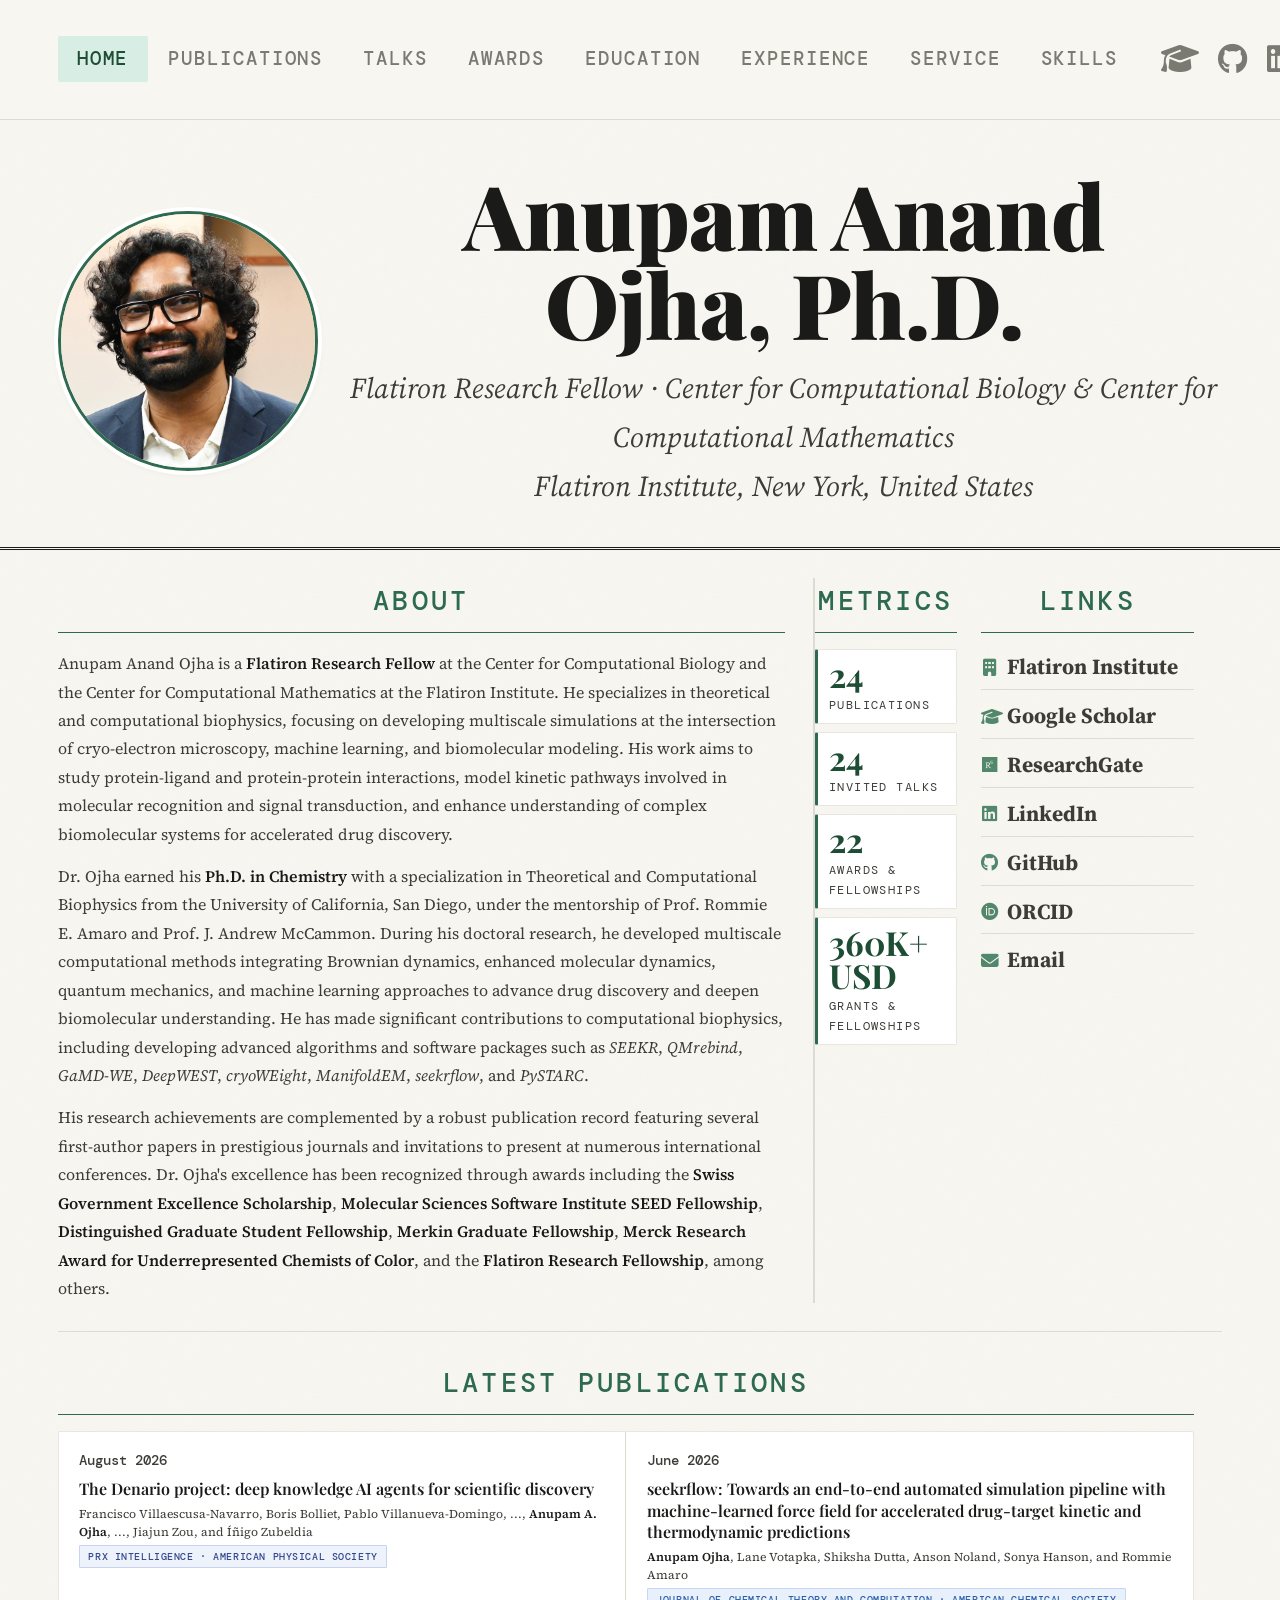
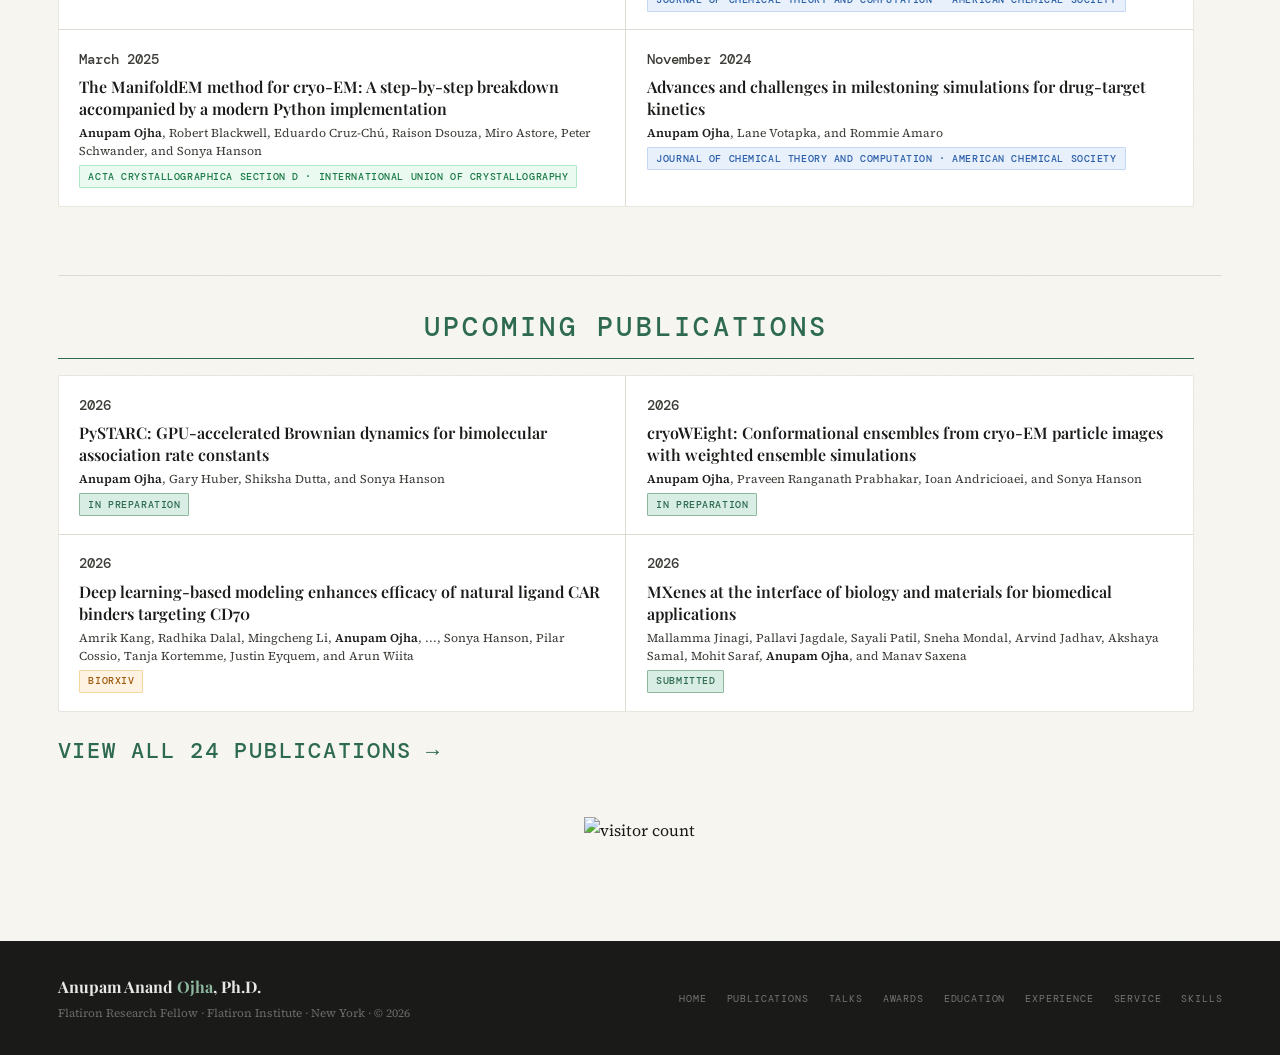
==== index.html @ 0a94b496 "Add Denario to homepage latest publications" ====
<!DOCTYPE html>
<html lang="en">
<head>
  <meta charset="UTF-8"/>
  <meta name="viewport" content="width=device-width,initial-scale=1.0"/>
  <title>Anupam Anand Ojha, Ph.D.</title>
  <meta name="description" content="Flatiron Research Fellow. Multiscale simulations, cryo-EM, machine learning, and drug discovery."/>
  <link rel="stylesheet" href="style.css"/>
  <link rel="stylesheet" href="https://cdnjs.cloudflare.com/ajax/libs/font-awesome/6.5.1/css/all.min.css"/>
  <style>
    .home-grid{
      display:grid;
      grid-template-columns:65fr 35fr;
      gap:0;
      padding:28px 0 0;
    }
    .home-col{padding:0 28px 0 0}
    .home-col:first-child{border-right:2px solid var(--paper-border)}
    .home-col:last-child{}
    .home-pubs{
      padding:28px 28px 40px 0;
      border-top:1px solid var(--paper-border);
      margin-top:28px;
    }
    .pubs-grid{
      display:grid;
      grid-template-columns:repeat(2,1fr);
      gap:1px;
      background:var(--paper-border);
      border:1px solid var(--card-border);
      border-radius:var(--r);
      overflow:hidden;
      margin-top:1rem;
    }
    .home-pub-card{
      background:var(--card);
      padding:1.1rem 1.3rem;
      transition:background .15s;
    }
    .home-pub-card:hover{background:var(--sage-ultra)}
    .home-pub-num{font-family:'DM Mono',monospace;font-size:.85rem;color:var(--ink-mid);margin-bottom:.35rem;font-weight:500}
    .home-pub-title{font-family:'Playfair Display',serif;font-size:1rem;font-weight:600;color:var(--ink);line-height:1.35;margin-bottom:.3rem}
    .home-pub-authors{font-size:.75rem;color:var(--ink-mid);margin-bottom:.3rem;line-height:1.5}
    .home-pub-authors strong{color:var(--ink);font-weight:600}
    @media(max-width:900px){
      .home-grid{grid-template-columns:1fr}
      .home-col:first-child{border-right:none;padding:0;border-bottom:1px solid var(--paper-border);padding-bottom:2rem}
      .home-col:last-child{padding:2rem 0 0}
      .pubs-grid{grid-template-columns:1fr}
    }

    /* Metrics: smaller numbers, bigger and darker labels */
    .stat-num {
      font-size: 2.08rem !important;
    }
    .stat-label {
      font-size: 0.74rem !important;
      color: var(--ink-mid) !important;
    }

    /* Profile photo to the left of name in masthead */
    .masthead-hero {
      display: flex;
      align-items: center;
      gap: 1.75rem;
      margin-top: 0.5rem;
      padding-bottom: 1.75rem;
    }
    .masthead-photo {
      flex: 0 0 260px;
      width: 260px;
      height: 260px;
      border-radius: 50%;
      object-fit: cover;
      border: 3px solid var(--forest-mid);
      box-shadow: 0 0 0 4px var(--paper-bg, #fff), 0 2px 8px rgba(0,0,0,0.08);
    }
    .masthead-text {
      flex: 1 1 auto;
      min-width: 0;
    }
    .masthead-text .masthead-name {
      margin-top: 0;
    }
    @media(max-width:768px){
      .masthead-hero {
        flex-direction: column;
        align-items: center;
        text-align: center;
        gap: 1rem;
      }
      .masthead-photo {
        flex: 0 0 150px;
        width: 150px;
        height: 150px;
      }
      .masthead-text .masthead-name {
        font-size: 1.8rem !important;
        line-height: 1.15;
      }
      .masthead-tagline {
        font-size: 0.95rem !important;
        line-height: 1.5;
      }
      .masthead-tagline br {
        display: none;
      }
    }

    /* Visitor counter — centered above footer */
    .visitor-counter {
      text-align: center;
      padding: 0.5rem 0 0;
    }
    .visitor-counter img {
      display: inline-block;
      vertical-align: middle;
      height: 2.8rem;
    }
  </style>
</head>
<body>

<!-- NAV -->
<nav class="nav">
  <div class="nav-inner">
    <ul class="nav-links">
      <li><a class="nav-link active" href="index.html">Home</a></li>
      <li><a class="nav-link" href="publications.html">Publications</a></li>
      <li><a class="nav-link" href="talks.html">Talks</a></li>
      <li><a class="nav-link" href="awards.html">Awards</a></li>
      <li><a class="nav-link" href="education.html">Education</a></li>
      <li><a class="nav-link" href="experience.html">Experience</a></li>
      <li><a class="nav-link" href="service.html">Service</a></li>
      <li><a class="nav-link" href="skills.html">Skills</a></li>
    </ul>
    <div class="nav-social">
      <a href="https://scholar.google.com/citations?user=BQ0WKs8AAAAJ" target="_blank" title="Google Scholar"><i class="fas fa-graduation-cap"></i></a>
      <a href="https://github.com/anandojha" target="_blank" title="GitHub"><i class="fab fa-github"></i></a>
      <a href="https://www.linkedin.com/in/aaojha" target="_blank" title="LinkedIn"><i class="fab fa-linkedin"></i></a>
      <a href="https://orcid.org/0000-0001-6588-3092" target="_blank" title="ORCID"><i class="fab fa-orcid"></i></a>
      <a href="mailto:anandojha.002@gmail.com" title="Email"><i class="fas fa-envelope"></i></a>
    </div>
    <button class="nav-toggle" aria-label="menu"><span></span><span></span><span></span></button>
  </div>
</nav>
<div class="nav-mobile">
  <a class="nav-link active" href="index.html">Home</a>
  <a class="nav-link" href="publications.html">Publications</a>
  <a class="nav-link" href="talks.html">Talks</a>
  <a class="nav-link" href="awards.html">Awards</a>
  <a class="nav-link" href="education.html">Education</a>
  <a class="nav-link" href="experience.html">Experience</a>
  <a class="nav-link" href="service.html">Service</a>
  <a class="nav-link" href="skills.html">Skills</a>
</div>

<!-- MASTHEAD -->
<div class="masthead">
  <div class="container">
    <div class="masthead-top">
      <span class="masthead-vol">Flatiron Institute · Simons Foundation · New York</span>
      <span class="masthead-date" id="masthead-date"></span>
    </div>
    <div class="masthead-hero">
      <img class="masthead-photo" src="images/aaojha.jpg" alt="Anupam Anand Ojha"/>
      <div class="masthead-text">
        <div class="masthead-name">Anupam Anand Ojha, Ph.D.</div>
        <div class="masthead-tagline">
          Flatiron Research Fellow · Center for Computational Biology &amp; Center for Computational Mathematics<br>
          Flatiron Institute, New York, United States
        </div>
      </div>
    </div>
  </div>
</div>

<!-- TWO-COLUMN GRID -->
<div class="container">
  <div class="home-grid">

    <!-- LEFT: About -->
    <div class="home-col">
      <div class="mag-col-label">About</div>
      <div class="about-bio">
        <p>Anupam Anand Ojha is a <strong>Flatiron Research Fellow</strong> at the Center for Computational Biology and the Center for Computational Mathematics at the Flatiron Institute. He specializes in theoretical and computational biophysics, focusing on developing multiscale simulations at the intersection of cryo-electron microscopy, machine learning, and biomolecular modeling. His work aims to study protein-ligand and protein-protein interactions, model kinetic pathways involved in molecular recognition and signal transduction, and enhance understanding of complex biomolecular systems for accelerated drug discovery.</p>
        <p>Dr. Ojha earned his <strong>Ph.D. in Chemistry</strong> with a specialization in Theoretical and Computational Biophysics from the University of California, San Diego, under the mentorship of Prof. Rommie E. Amaro and Prof. J. Andrew McCammon. During his doctoral research, he developed multiscale computational methods integrating Brownian dynamics, enhanced molecular dynamics, quantum mechanics, and machine learning approaches to advance drug discovery and deepen biomolecular understanding. He has made significant contributions to computational biophysics, including developing advanced algorithms and software packages such as <em>SEEKR</em>, <em>QMrebind</em>, <em>GaMD-WE</em>, <em>DeepWEST</em>, <em>cryoWEight</em>, <em>ManifoldEM</em>, <em>seekrflow</em>, and <em>PySTARC</em>.</p>
        <p>His research achievements are complemented by a robust publication record featuring several first-author papers in prestigious journals and invitations to present at numerous international conferences. Dr. Ojha's excellence has been recognized through awards including the <strong>Swiss Government Excellence Scholarship</strong>, <strong>Molecular Sciences Software Institute SEED Fellowship</strong>, <strong>Distinguished Graduate Student Fellowship</strong>, <strong>Merkin Graduate Fellowship</strong>, <strong>Merck Research Award for Underrepresented Chemists of Color</strong>, and the <strong>Flatiron Research Fellowship</strong>, among others.</p>
      </div>
    </div>

    <!-- RIGHT: At a Glance + Links side by side -->
    <div class="home-col">
      <div style="display:grid;grid-template-columns:2fr 3fr;gap:1.5rem;align-items:stretch">
        <div>
          <div class="mag-col-label">Metrics</div>
          <div class="stat-stack" style="gap:.5rem">
            <div class="stat-item">
              <div class="stat-num" data-target="24">0</div>
              <div class="stat-label">Publications</div>
            </div>
            <div class="stat-item">
              <div class="stat-num" data-target="24">0</div>
              <div class="stat-label">Invited Talks</div>
            </div>
            <div class="stat-item">
              <div class="stat-num" data-target="22">0</div>
              <div class="stat-label">Awards &amp; Fellowships</div>
            </div>
            <div class="stat-item">
              <div class="stat-num" data-target="450" data-suffix="K+ USD">0</div>
              <div class="stat-label">Grants &amp; Fellowships</div>
            </div>
          </div>
        </div>
        <div>
          <div class="mag-col-label">Links</div>
          <div class="about-links" style="margin-top:0;display:flex;flex-direction:column;gap:.5rem">
            <a class="about-link" href="https://www.simonsfoundation.org/people/anupam-anand-ojha/" target="_blank" style="padding-bottom:.2rem">
              <i class="fas fa-building"></i> <strong>Flatiron Institute</strong>
            </a>
            <a class="about-link" href="https://scholar.google.com/citations?user=BQ0WKs8AAAAJ" target="_blank" style="padding-bottom:.2rem">
              <i class="fas fa-graduation-cap"></i> <strong>Google Scholar</strong>
            </a>
            <a class="about-link" href="https://www.researchgate.net/profile/A-Anand-Ojha" target="_blank" style="padding-bottom:.2rem">
              <i class="fab fa-researchgate"></i> <strong>ResearchGate</strong>
            </a>
            <a class="about-link" href="https://www.linkedin.com/in/aaojha" target="_blank" style="padding-bottom:.2rem">
              <i class="fab fa-linkedin"></i> <strong>LinkedIn</strong>
            </a>
            <a class="about-link" href="https://github.com/anandojha" target="_blank" style="padding-bottom:.2rem">
              <i class="fab fa-github"></i> <strong>GitHub</strong>
            </a>
            <a class="about-link" href="https://orcid.org/0000-0001-6588-3092" target="_blank" style="padding-bottom:.2rem">
              <i class="fab fa-orcid"></i> <strong>ORCID</strong>
            </a>
            <a class="about-link" href="mailto:anandojha.002@gmail.com" style="padding-bottom:.2rem">
              <i class="fas fa-envelope"></i> <strong>Email</strong>
            </a>
          </div>
        </div>
      </div>
    </div>
    </div>

  <!-- LATEST PUBLICATIONS — full width below -->
  <div class="home-pubs">
    <div class="mag-col-label">Latest Publications</div>
    <div class="pubs-grid">

      <div class="home-pub-card">
        <div class="home-pub-num">August 2026</div>
        <div class="home-pub-title"><a href="https://doi.org/10.1103/kk55-gc95" target="_blank" style="color:inherit;text-decoration:none;border-bottom:1px solid transparent;transition:border-color .15s" onmouseover="this.style.borderColor='var(--sage-light)'" onmouseout="this.style.borderColor='transparent'">The Denario project: deep knowledge AI agents for scientific discovery</a></div>
        <div class="home-pub-authors">Francisco Villaescusa-Navarro, Boris Bolliet, Pablo Villanueva-Domingo, ..., <strong>Anupam A. Ojha</strong>, ..., Jiajun Zou, and Íñigo Zubeldia</div>
        <div class="latest-pub-meta"><span class="pub-tag tag-aps">PRX Intelligence · American Physical Society</span></div>
      </div>

      <div class="home-pub-card">
        <div class="home-pub-num">June 2026</div>
        <div class="home-pub-title"><a href="https://doi.org/10.1021/acs.jctc.6c00659" target="_blank" style="color:inherit;text-decoration:none;border-bottom:1px solid transparent;transition:border-color .15s" onmouseover="this.style.borderColor='var(--sage-light)'" onmouseout="this.style.borderColor='transparent'">seekrflow: Towards an end-to-end automated simulation pipeline with machine-learned force field for accelerated drug-target kinetic and thermodynamic predictions</a></div>
        <div class="home-pub-authors"><strong>Anupam Ojha</strong>, Lane Votapka, Shiksha Dutta, Anson Noland, Sonya Hanson, and Rommie Amaro</div>
        <div class="latest-pub-meta"><span class="pub-tag tag-acs">Journal of Chemical Theory and Computation · American Chemical Society</span></div>
      </div>

      <div class="home-pub-card">
        <div class="home-pub-num">March 2025</div>
        <div class="home-pub-title"><a href="https://doi.org/10.1107/S2059798325001469" target="_blank" style="color:inherit;text-decoration:none;border-bottom:1px solid transparent;transition:border-color .15s" onmouseover="this.style.borderColor='var(--sage-light)'" onmouseout="this.style.borderColor='transparent'">The ManifoldEM method for cryo-EM: A step-by-step breakdown accompanied by a modern Python implementation</a></div>
        <div class="home-pub-authors"><strong>Anupam Ojha</strong>, Robert Blackwell, Eduardo Cruz-Chú, Raison Dsouza, Miro Astore, Peter Schwander, and Sonya Hanson</div>
        <div class="latest-pub-meta"><span class="pub-tag tag-iucr">Acta Crystallographica Section D · International Union of Crystallography</span></div>
      </div>

      <div class="home-pub-card">
        <div class="home-pub-num">November 2024</div>
        <div class="home-pub-title"><a href="https://doi.org/10.1021/acs.jctc.4c01108" target="_blank" style="color:inherit;text-decoration:none;border-bottom:1px solid transparent;transition:border-color .15s" onmouseover="this.style.borderColor='var(--sage-light)'" onmouseout="this.style.borderColor='transparent'">Advances and challenges in milestoning simulations for drug-target kinetics</a></div>
        <div class="home-pub-authors"><strong>Anupam Ojha</strong>, Lane Votapka, and Rommie Amaro</div>
        <div class="latest-pub-meta"><span class="pub-tag tag-acs">Journal of Chemical Theory and Computation · American Chemical Society</span></div>
      </div>

    </div>
  </div>

  <!-- UPCOMING PUBLICATIONS -->
  <div class="home-pubs">
    <div class="mag-col-label">Upcoming Publications</div>
    <div class="pubs-grid">

      <div class="home-pub-card">
        <div class="home-pub-num">2026</div>
        <div class="home-pub-title">PySTARC: GPU-accelerated Brownian dynamics for bimolecular association rate constants</div>
        <div class="home-pub-authors"><strong>Anupam Ojha</strong>, Gary Huber, Shiksha Dutta, and Sonya Hanson</div>
        <div class="latest-pub-meta"><span class="pub-tag tag-prep">In Preparation</span></div>
      </div>

      <div class="home-pub-card">
        <div class="home-pub-num">2026</div>
        <div class="home-pub-title">cryoWEight: Conformational ensembles from cryo-EM particle images with weighted ensemble simulations</div>
        <div class="home-pub-authors"><strong>Anupam Ojha</strong>, Praveen Ranganath Prabhakar, Ioan Andricioaei, and Sonya Hanson</div>
        <div class="latest-pub-meta"><span class="pub-tag tag-prep">In Preparation</span></div>
      </div>

      <div class="home-pub-card">
        <div class="home-pub-num">2026</div>
        <div class="home-pub-title">Deep learning-based modeling enhances efficacy of natural ligand CAR binders targeting CD70</div>
        <div class="home-pub-authors">Amrik Kang, Radhika Dalal, Mingcheng Li, <strong>Anupam Ojha</strong>, ..., Sonya Hanson, Pilar Cossio, Tanja Kortemme, Justin Eyquem, and Arun Wiita</div>
        <div class="latest-pub-meta"><span class="pub-tag tag-biorxiv">bioRxiv</span></div>
      </div>

      <div class="home-pub-card">
        <div class="home-pub-num">2026</div>
        <div class="home-pub-title">MXenes at the interface of biology and materials for biomedical applications</div>
        <div class="home-pub-authors">Mallamma Jinagi, Pallavi Jagdale, Sayali Patil, Sneha Mondal, Arvind Jadhav, Akshaya Samal, Mohit Saraf, <strong>Anupam Ojha</strong>, and Manav Saxena</div>
        <div class="latest-pub-meta"><span class="pub-tag tag-prep">Submitted</span></div>
      </div>

    </div>
    <a class="view-all" href="publications.html">View all 24 publications →</a>
  </div>

  <!-- VISITOR COUNTER -->
  <div class="visitor-counter">
    <img src="https://hits.sh/anandojha.github.io.svg?label=Visitors&style=for-the-badge&color=1a1a18&labelColor=2d6a4f" alt="visitor count"/>
  </div>

</div>

<!-- FOOTER -->
<footer class="footer">
  <div class="footer-inner">
    <div>
      <div class="footer-brand">Anupam Anand <em>Ojha</em>, Ph.D.</div>
      <div class="footer-sub">Flatiron Research Fellow · Flatiron Institute · New York · © 2026</div>
    </div>
    <nav class="footer-nav">
      <a href="index.html">Home</a>
      <a href="publications.html">Publications</a>
      <a href="talks.html">Talks</a>
      <a href="awards.html">Awards</a>
      <a href="education.html">Education</a>
      <a href="experience.html">Experience</a>
      <a href="service.html">Service</a>
      <a href="skills.html">Skills</a>
    </nav>
  </div>
</footer>

<script src="nav.js"></script>
</body>
</html>
---- style.css ----
@import url('https://fonts.googleapis.com/css2?family=Playfair+Display:ital,wght@0,400;0,600;0,700;0,900;1,400;1,600&family=Source+Serif+4:ital,opsz,wght@0,8..60,300;0,8..60,400;0,8..60,600;1,8..60,400&family=DM+Mono:wght@400;500&display=swap');
/* ═══ TOKENS ═══ */
:root {
  --paper:        #f7f6f1;
  --paper-dark:   #eeede6;
  --paper-border: #dddbd2;
  --ink:          #1a1a18;
  --ink-mid:      #3d3d38;
  --ink-light:    #7a7a72;
  --ink-faint:    #b0afa6;
  --forest:       #1e4d35;
  --forest-mid:   #2d6a4f;
  --sage:         #52876b;
  --sage-light:   #8db89e;
  --sage-pale:    #d8ede3;
  --sage-ultra:   #f0f7f3;
  --card:         #ffffff;
  --card-border:  #e8e6de;
  --shadow:       0 1px 3px rgba(30,77,53,.08), 0 4px 16px rgba(30,77,53,.05);
  --shadow-hover: 0 4px 12px rgba(30,77,53,.13), 0 8px 32px rgba(30,77,53,.08);
  --nav-h:        120px;
  --max-w:        96vw;
  --r:            2px;
}
/* ═══ RESET ═══ */
*,*::before,*::after{box-sizing:border-box;margin:0;padding:0}
html{scroll-behavior:smooth}
body{
  background: var(--paper);
  background-image:
    url("data:image/svg+xml,%3Csvg xmlns='http://www.w3.org/2000/svg' width='400' height='400'%3E%3Cfilter id='n'%3E%3CfeTurbulence type='fractalNoise' baseFrequency='0.75' numOctaves='4' stitchTiles='stitch'/%3E%3C/filter%3E%3Crect width='400' height='400' filter='url(%23n)' opacity='0.025'/%3E%3C/svg%3E");
  color: var(--ink);
  font-family: 'Source Serif 4', Georgia, serif;
  font-size: 16px;
  line-height: 1.7;
  -webkit-font-smoothing: antialiased;
}
a{color:var(--forest-mid);text-decoration:none;transition:color .18s}
a:hover{color:var(--forest)}
ul,ol{list-style:none}
img{max-width:100%;display:block}
/* ═══ LAYOUT ═══ */
.container{max-width:var(--max-w);margin:0 auto;padding:0 2rem}
.section{padding:64px 0;border-top:1px solid var(--paper-border)}
/* ═══ TYPOGRAPHY ═══ */
h1,h2,h3,h4{font-family:'Playfair Display',Georgia,serif;line-height:1.15;color:var(--ink)}
.slug {
  font-family:'DM Mono',monospace;
  font-size:.67rem;font-weight:500;letter-spacing:.14em;text-transform:uppercase;
  color:var(--forest-mid);display:inline-flex;align-items:center;gap:.5rem;
}
.slug::before{content:'';width:20px;height:1.5px;background:var(--forest-mid)}
.section-title{
  font-family:'Playfair Display',serif;
  font-size:2.2rem;font-weight:700;color:var(--ink);
  margin-bottom:1.5rem;
}
/* ═══ NAV ═══ */
.nav{
  position:fixed;top:0;left:0;right:0;z-index:100;
  height:var(--nav-h);
  background:rgba(247,246,241,.95);
  backdrop-filter:blur(12px);
  border-bottom:1.5px solid var(--paper-border);
}
.nav-inner{
  max-width:var(--max-w);margin:0 auto;padding:0 2rem;
  height:100%;display:flex;align-items:center;justify-content:space-between;
}
.nav-logo{
  font-family:'Playfair Display',serif;
  font-size:1.15rem;font-weight:700;color:var(--ink);letter-spacing:.02em;
}
.nav-logo em{color:var(--forest-mid);font-style:normal}
.nav-links{display:flex;align-items:center;gap:.1rem}
.nav-link{
  font-family:'DM Mono',monospace;
  font-size:1.19rem;font-weight:500;letter-spacing:.1em;text-transform:uppercase;
  color:var(--ink-light);padding:.65rem 1.2rem;border-radius:var(--r);
  transition:all .18s;
}
.nav-link:hover{color:var(--forest);background:var(--sage-ultra)}
.nav-link.active{color:var(--forest);background:var(--sage-pale)}
.nav-social{display:flex;align-items:center;gap:1.2rem;margin-left:1.5rem}
.nav-social a{color:var(--ink-light);font-size:1.9rem;transition:color .18s;display:flex;align-items:center}
.nav-social a:hover{color:var(--forest)}
.nav-toggle{display:none;flex-direction:column;gap:5px;cursor:pointer;background:none;border:none;padding:4px}
.nav-toggle span{display:block;width:22px;height:1.5px;background:var(--ink);transition:all .3s}
.nav-mobile{
  display:none;position:fixed;top:var(--nav-h);left:0;right:0;
  background:var(--paper);border-bottom:1.5px solid var(--paper-border);
  padding:1rem 2rem;flex-direction:column;gap:.15rem;z-index:99;
}
.nav-mobile.open{display:flex}
.nav-mobile .nav-link{padding:.65rem 0;border-bottom:1px solid var(--paper-border);font-size:.85rem}
/* ═══ MASTHEAD ═══ */
.masthead{
  padding: calc(var(--nav-h) + 36px) 0 0;
  border-bottom:3px double var(--ink);
  width:100vw;
  position:relative;
  left:50%;
  right:50%;
  margin-left:-50vw;
  margin-right:-50vw;
}
.masthead .container{
  max-width:var(--max-w);
  margin:0 auto;
  padding:0 2rem;
}
.masthead-top{display:none;}
.masthead-vol{font-family:'DM Mono',monospace;font-size:.68rem;color:var(--ink-light);letter-spacing:.08em}
.masthead-date{font-family:'DM Mono',monospace;font-size:.68rem;color:var(--ink-light);letter-spacing:.08em}
.masthead-name{
  font-family:'Playfair Display',serif;
  font-size:clamp(3.2rem,7vw,5.8rem);
  font-weight:900;color:var(--ink);
  text-align:center;line-height:1;
  letter-spacing:-.01em;
  padding:.3rem 0 .5rem;
}
.masthead-tagline{
  display:flex;align-items:center;justify-content:center;gap:1rem;
  padding:.5rem 0;font-size:1.8rem;color:var(--ink-mid);font-style:italic;
  flex-wrap:wrap;text-align:center;
}
.masthead-tagline span{color:var(--ink-faint)}
/* ═══ MAGAZINE GRID ═══ */
.magazine-grid{
  display:grid;
  grid-template-columns:2fr 2px 2fr 2px .9fr;
  gap:0;
  padding:28px 0 40px;
  width:100%;
}
.mag-divider{background:var(--paper-border)}
.mag-col{padding:0 28px}
.mag-col:first-child{padding-left:0}
.mag-col:last-child{padding-right:0}
.mag-col-label{
  font-family:'DM Mono',monospace;font-size:1.7rem;font-weight:500;
  letter-spacing:.12em;text-transform:uppercase;color:var(--forest-mid);
  padding-bottom:.5rem;border-bottom:1.5px solid var(--forest-mid);
  margin-bottom:1rem;text-align:center;
}
/* About col */
.about-bio{font-size:1rem;line-height:1.78;color:var(--ink-mid)}
.about-bio p{margin-bottom:.85rem}
.about-bio p:last-child{margin-bottom:0}
.about-bio strong{color:var(--ink);font-weight:600}
.about-links{display:flex;flex-direction:column;gap:.35rem;margin-top:1.2rem}
.about-link{
  display:inline-flex;align-items:center;gap:.5rem;
  font-size:1.35rem;color:var(--ink-mid);
  border-bottom:1px solid var(--paper-border);padding-bottom:.3rem;
  transition:color .15s;
}
.about-link:last-child{border-bottom:none}
.about-link:hover{color:var(--forest)}
.about-link i{color:var(--sage);font-size:1.1rem;width:18px;text-align:center}
/* Stats col */
.stat-stack{display:flex;flex-direction:column;gap:.6rem}
.stat-item{
  background:var(--card);border:1px solid var(--card-border);
  padding:.5rem .7rem;border-radius:var(--r);
  border-left:3px solid var(--forest-mid);
  transition:border-color .18s, box-shadow .18s;
}
.stat-item:hover{border-left-color:var(--sage);box-shadow:var(--shadow)}
.stat-num{
  font-family:'Playfair Display',serif;
  font-size:2.6rem;font-weight:700;color:var(--forest);line-height:1;
}
.stat-label{font-family:'DM Mono',monospace;font-size:.62rem;letter-spacing:.12em;text-transform:uppercase;color:var(--ink-light);margin-top:.2rem}
/* Latest pubs col */
.latest-pub{padding-bottom:1rem;margin-bottom:1rem;border-bottom:1px solid var(--paper-border);}
.latest-pub:last-child{border-bottom:none;margin-bottom:0;padding-bottom:0}
.latest-pub-num{font-family:'DM Mono',monospace;font-size:.6rem;color:var(--sage-light);margin-bottom:.25rem}
.latest-pub-title{
  font-family:'Playfair Display',serif;font-size:1.1rem;font-weight:600;
  font-style:normal;color:var(--ink);line-height:1.35;margin-bottom:.3rem;
}
.latest-pub-authors{font-size:.75rem;color:var(--ink-light);margin-bottom:.3rem;line-height:1.5}
.latest-pub-authors strong{color:var(--ink-mid);font-weight:600}
.latest-pub-meta{display:flex;align-items:center;gap:.5rem;flex-wrap:wrap}
.pub-tag{
  font-family:'DM Mono',monospace;
  font-size:.6rem;font-weight:500;letter-spacing:.06em;text-transform:uppercase;
  padding:.15rem .5rem;border-radius:1px;
}
.tag-acs    {background:#e8f0fb;color:#2a5fa8;border:1px solid #c5d7f5}
.tag-rsc    {background:#e8f5ee;color:#1e6b42;border:1px solid #b8dfc8}
.tag-nature {background:#fdecea;color:#9e2a2a;border:1px solid #f5c5c0}
.tag-mdpi   {background:#f0eafb;color:#6b35a8;border:1px solid #d8c0f5}
.tag-biorxiv{background:#fef3e2;color:#9e5a0a;border:1px solid #f5d8a0}
.tag-arxiv  {background:#fdecea;color:#9e2a2a;border:1px solid #f5c5c0}
.tag-aps    {background:#eef2fb;color:#33488f;border:1px solid #c8d3f0}
.tag-iucr   {background:#eafaf1;color:#1a7a45;border:1px solid #b0e8c5}
.tag-livecoms{background:#e8faf0;color:#1a7a55;border:1px solid #a0e0c0}
.tag-elsevier{background:#fff3e0;color:#9e5500;border:1px solid #f5cfa0}
.tag-prep   {background:var(--sage-pale);color:var(--forest-mid);border:1px solid var(--sage-light)}
.view-all{
  display:inline-flex;align-items:center;gap:.4rem;
  font-family:'DM Mono',monospace;font-size:1.36rem;font-weight:500;
  letter-spacing:.08em;text-transform:uppercase;color:var(--forest-mid);
  margin-top:1.25rem;transition:gap .18s;
}
.view-all:hover{gap:.7rem;color:var(--forest)}
/* ═══ PAGE HEADER ═══ */
.page-header{
  padding:calc(var(--nav-h) + 48px) 0 36px;
  border-bottom:3px double var(--ink);
  margin-bottom:0;
}
.page-header-inner{display:flex;align-items:flex-end;justify-content:space-between;gap:2rem;flex-wrap:wrap;}
.page-header h1{
  font-family:'Playfair Display',serif;
  font-size:clamp(2.8rem,6vw,4rem);font-weight:900;color:var(--ink);
  letter-spacing:-.01em;line-height:1.05;
}
.page-header-sub{font-size:.82rem;color:var(--ink-light);margin-top:.5rem;font-style:italic}
.page-header-count{font-family:'DM Mono',monospace;font-size:.68rem;color:var(--ink-faint);letter-spacing:.1em;text-align:right;flex-shrink:0;}
/* ═══ PUBLICATIONS ═══ */
.pub-section-label{
  font-family:'DM Mono',monospace;font-size:.68rem;font-weight:500;
  letter-spacing:.16em;text-transform:uppercase;color:var(--forest-mid);
  padding:.4rem 0;border-top:1.5px solid var(--forest-mid);
  border-bottom:1px solid var(--paper-border);
  margin-bottom:0;
  display:flex;align-items:center;justify-content:space-between;
}
.pub-count-badge{background:var(--sage-pale);color:var(--forest-mid);font-size:.6rem;padding:.15rem .5rem;border-radius:1px;border:1px solid var(--sage-light);}
.pub-list{border:1px solid var(--card-border);border-radius:var(--r);overflow:hidden;margin-bottom:3rem}
.pub-card{display:grid;grid-template-columns:3rem 1fr;background:var(--card);border-bottom:1px solid var(--card-border);transition:background .15s;}
.pub-card:last-child{border-bottom:none}
.pub-card:hover{background:var(--sage-ultra)}
.pub-spine{
  background:var(--forest-mid);display:flex;align-items:center;
  justify-content:center;font-family:'DM Mono',monospace;
  font-size:.65rem;color:rgba(255,255,255,.55);writing-mode:vertical-rl;
  letter-spacing:.08em;padding:.5rem 0;transition:background .15s;
}
.pub-card:hover .pub-spine{background:var(--forest)}
.pub-body{padding:1.1rem 1.3rem}
.pub-title{font-family:'Playfair Display',serif;font-size:1.15rem;font-weight:600;font-style:normal;color:var(--ink);line-height:1.4;margin-bottom:.35rem;}
.pub-authors{font-size:.79rem;color:var(--ink-light);margin-bottom:.4rem;line-height:1.5}
.pub-authors strong{color:var(--ink-mid);font-weight:600}
.pub-meta{display:flex;align-items:center;gap:.6rem;flex-wrap:wrap}
.pub-journal{font-size:.77rem;color:var(--ink-light);font-style:italic}
.pub-doi{font-family:'DM Mono',monospace;font-size:.65rem;color:var(--sage);display:inline-flex;align-items:center;gap:.3rem;margin-left:auto;transition:color .15s;}
.pub-doi:hover{color:var(--forest)}
/* ═══ TALKS ═══ */
.talks-timeline{display:flex;flex-direction:column;gap:0;border:1px solid var(--card-border);border-radius:var(--r);overflow:hidden}
.talk-card{display:grid;grid-template-columns:140px 1fr;background:var(--card);border-bottom:1px solid var(--card-border);transition:background .15s;}
.talk-card:last-child{border-bottom:none}
.talk-card:hover{background:var(--sage-ultra)}
.talk-date-col{background:var(--sage-ultra);border-right:1px solid var(--card-border);padding:.9rem .8rem;display:flex;flex-direction:column;align-items:center;justify-content:center;text-align:center;transition:background .15s;}
.talk-card:hover .talk-date-col{background:var(--sage-pale)}
.talk-day{font-family:'Playfair Display',serif;font-size:2rem;font-weight:700;color:var(--forest);line-height:1}
.talk-mon{font-family:'DM Mono',monospace;font-size:.75rem;letter-spacing:.12em;text-transform:uppercase;color:var(--sage);margin-top:.2rem}
.talk-yr{font-family:'DM Mono',monospace;font-size:.72rem;letter-spacing:.08em;color:var(--ink-faint);margin-top:.15rem}
.talk-body{padding:1rem 1.2rem}
.talk-title{font-family:'Playfair Display',serif;font-size:1.1rem;font-weight:600;font-style:normal;color:var(--ink);line-height:1.4;margin-bottom:.3rem}
.talk-venue{font-size:.82rem;color:var(--ink-mid);margin-bottom:.2rem}
.talk-loc{font-family:'DM Mono',monospace;font-size:.68rem;color:var(--ink-faint);display:flex;align-items:center;gap:.35rem}
/* ═══ AWARDS ═══ */
.awards-grid{display:grid;grid-template-columns:repeat(auto-fill,minmax(290px,1fr));gap:.9rem;margin-bottom:3rem}
.award-card{background:var(--card);border:1px solid var(--card-border);border-left:3px solid var(--forest-mid);border-radius:var(--r);padding:1.3rem;transition:all .18s;}
.award-card:hover{border-left-color:var(--sage);box-shadow:var(--shadow-hover);transform:translateY(-1px)}
.award-year{font-family:'DM Mono',monospace;font-size:.62rem;letter-spacing:.14em;text-transform:uppercase;color:var(--forest-mid);margin-bottom:.45rem}
.award-name{font-family:'Playfair Display',serif;font-size:1.2rem;font-weight:700;color:var(--ink);line-height:1.3;margin-bottom:.3rem}
.award-amount{font-size:.82rem;font-weight:600;color:var(--sage);margin-bottom:.3rem}
.award-desc{font-size:.79rem;color:var(--ink-light);line-height:1.6}
.grants-stack{display:flex;flex-direction:column;gap:.9rem}
.grant-card{background:var(--card);border:1px solid var(--card-border);border-radius:var(--r);display:grid;grid-template-columns:1fr auto;gap:2rem;padding:1.4rem;align-items:start;transition:box-shadow .18s;}
.grant-card:hover{box-shadow:var(--shadow-hover)}
.grant-name{font-family:'Playfair Display',serif;font-size:1.2rem;font-weight:700;color:var(--ink);margin-bottom:.3rem}
.grant-org{font-family:'DM Mono',monospace;font-size:.65rem;letter-spacing:.06em;color:var(--forest-mid);margin-bottom:.4rem}
.grant-desc{font-size:.82rem;color:var(--ink-light);line-height:1.6}
.grant-amount{font-family:'Playfair Display',serif;font-size:1.7rem;font-weight:700;color:var(--forest);text-align:right;white-space:nowrap}
.grant-period{font-family:'DM Mono',monospace;font-size:.62rem;color:var(--ink-faint);text-align:right;margin-top:.2rem}
/* ═══ CV ═══ */
.cv-layout{display:grid;grid-template-columns:200px 1fr;gap:3rem;align-items:start}
.cv-sidebar{}
.cv-sidebar-section{margin-bottom:2rem}
.cv-sidebar-label{font-family:'DM Mono',monospace;font-size:.62rem;font-weight:500;letter-spacing:.14em;text-transform:uppercase;color:var(--forest-mid);padding-bottom:.4rem;border-bottom:1.5px solid var(--forest-mid);margin-bottom:.8rem}
.cv-sidebar-link{display:flex;align-items:center;gap:.5rem;font-size:.8rem;color:var(--ink-mid);padding:.25rem 0;border-bottom:1px solid var(--paper-border);transition:color .15s}
.cv-sidebar-link:last-child{border-bottom:none}
.cv-sidebar-link:hover{color:var(--forest)}
.cv-sidebar-link i{color:var(--sage);width:13px;font-size:.8rem}
.cv-sidebar-item{font-size:.8rem;color:var(--ink-mid);padding:.2rem 0;border-bottom:1px solid var(--paper-border)}
.cv-sidebar-item:last-child{border-bottom:none}
.cv-main{}
.cv-block{margin-bottom:2.5rem}
.cv-block-title{font-family:'DM Mono',monospace;font-size:.68rem;font-weight:500;letter-spacing:.16em;text-transform:uppercase;color:var(--forest-mid);padding-bottom:.4rem;border-bottom:1.5px solid var(--forest-mid);margin-bottom:1.25rem;}
.tl{display:flex;flex-direction:column;gap:1.4rem}
.tl-item{display:grid;grid-template-columns:150px 1fr;gap:1.5rem}
.tl-date{font-family:'DM Mono',monospace;font-size:.68rem;color:var(--ink-faint);text-align:right;padding-top:.18rem;line-height:1.55}
.tl-role{font-family:'Playfair Display',serif;font-size:1.15rem;font-weight:700;color:var(--ink);margin-bottom:.1rem}
.tl-org{font-size:.8rem;color:var(--forest-mid);margin-bottom:.55rem;font-style:italic}
.tl-bullets{display:flex;flex-direction:column;gap:.25rem}
.tl-bullets li{font-size:.8rem;color:var(--ink-light);padding-left:1rem;position:relative;line-height:1.6}
.tl-bullets li::before{content:'—';position:absolute;left:0;color:var(--sage-light);font-size:.75rem}
.skills-grid{display:grid;grid-template-columns:repeat(auto-fill,minmax(240px,1fr));gap:.7rem}
.skill-card{background:var(--card);border:1px solid var(--card-border);border-radius:var(--r);padding:1rem}
.skill-card-name{font-family:'DM Mono',monospace;font-size:.6rem;font-weight:500;letter-spacing:.13em;text-transform:uppercase;color:var(--forest-mid);margin-bottom:.4rem}
.skill-card p{font-size:.78rem;color:var(--ink-light);line-height:1.6}
/* ═══ FOOTER ═══ */
.footer{background:var(--ink);color:rgba(255,255,255,.55);padding:2rem 0;margin-top:5rem;}
.footer-inner{max-width:var(--max-w);margin:0 auto;padding:0 2rem;display:flex;align-items:center;justify-content:space-between;gap:2rem;flex-wrap:wrap}
.footer-brand{font-family:'Playfair Display',serif;color:rgba(255,255,255,.9);font-size:1rem;font-weight:700}
.footer-brand em{color:#8db89e;font-style:normal}
.footer-sub{font-size:.72rem;color:rgba(255,255,255,.35);margin-top:.2rem}
.footer-nav{display:flex;gap:1.25rem;flex-wrap:wrap}
.footer-nav a{font-family:'DM Mono',monospace;font-size:.65rem;letter-spacing:.08em;text-transform:uppercase;color:rgba(255,255,255,.4);transition:color .18s}
.footer-nav a:hover{color:#8db89e}
/* ═══ ANIMATIONS ═══ */
.reveal{opacity:0;transform:translateY(14px);transition:opacity .5s ease,transform .5s ease}
.reveal.visible{opacity:1;transform:none}
.reveal-d1{transition-delay:.08s}
.reveal-d2{transition-delay:.16s}
.reveal-d3{transition-delay:.24s}
/* ═══ RESPONSIVE ═══ */
@media(max-width:900px){
  .nav-links{display:none}
  .nav-toggle{display:flex}
  .magazine-grid{grid-template-columns:1fr;gap:2rem}
  .mag-divider{display:none}
  .mag-col{padding:0}
  .cv-layout{grid-template-columns:1fr}
  .tl-item{grid-template-columns:1fr;gap:.2rem}
  .tl-date{text-align:left}
  .grant-card{grid-template-columns:1fr}
  .grant-amount{text-align:left}
  .talk-card{grid-template-columns:110px 1fr}
  .page-header-inner{flex-direction:column;align-items:flex-start}
}
@media(max-width:560px){
  .container{padding:0 1.25rem}
  .awards-grid{grid-template-columns:1fr}
  .skills-grid{grid-template-columns:1fr}
  .masthead-name{font-size:2.2rem}
  .masthead-top{flex-direction:column;gap:.2rem}
}
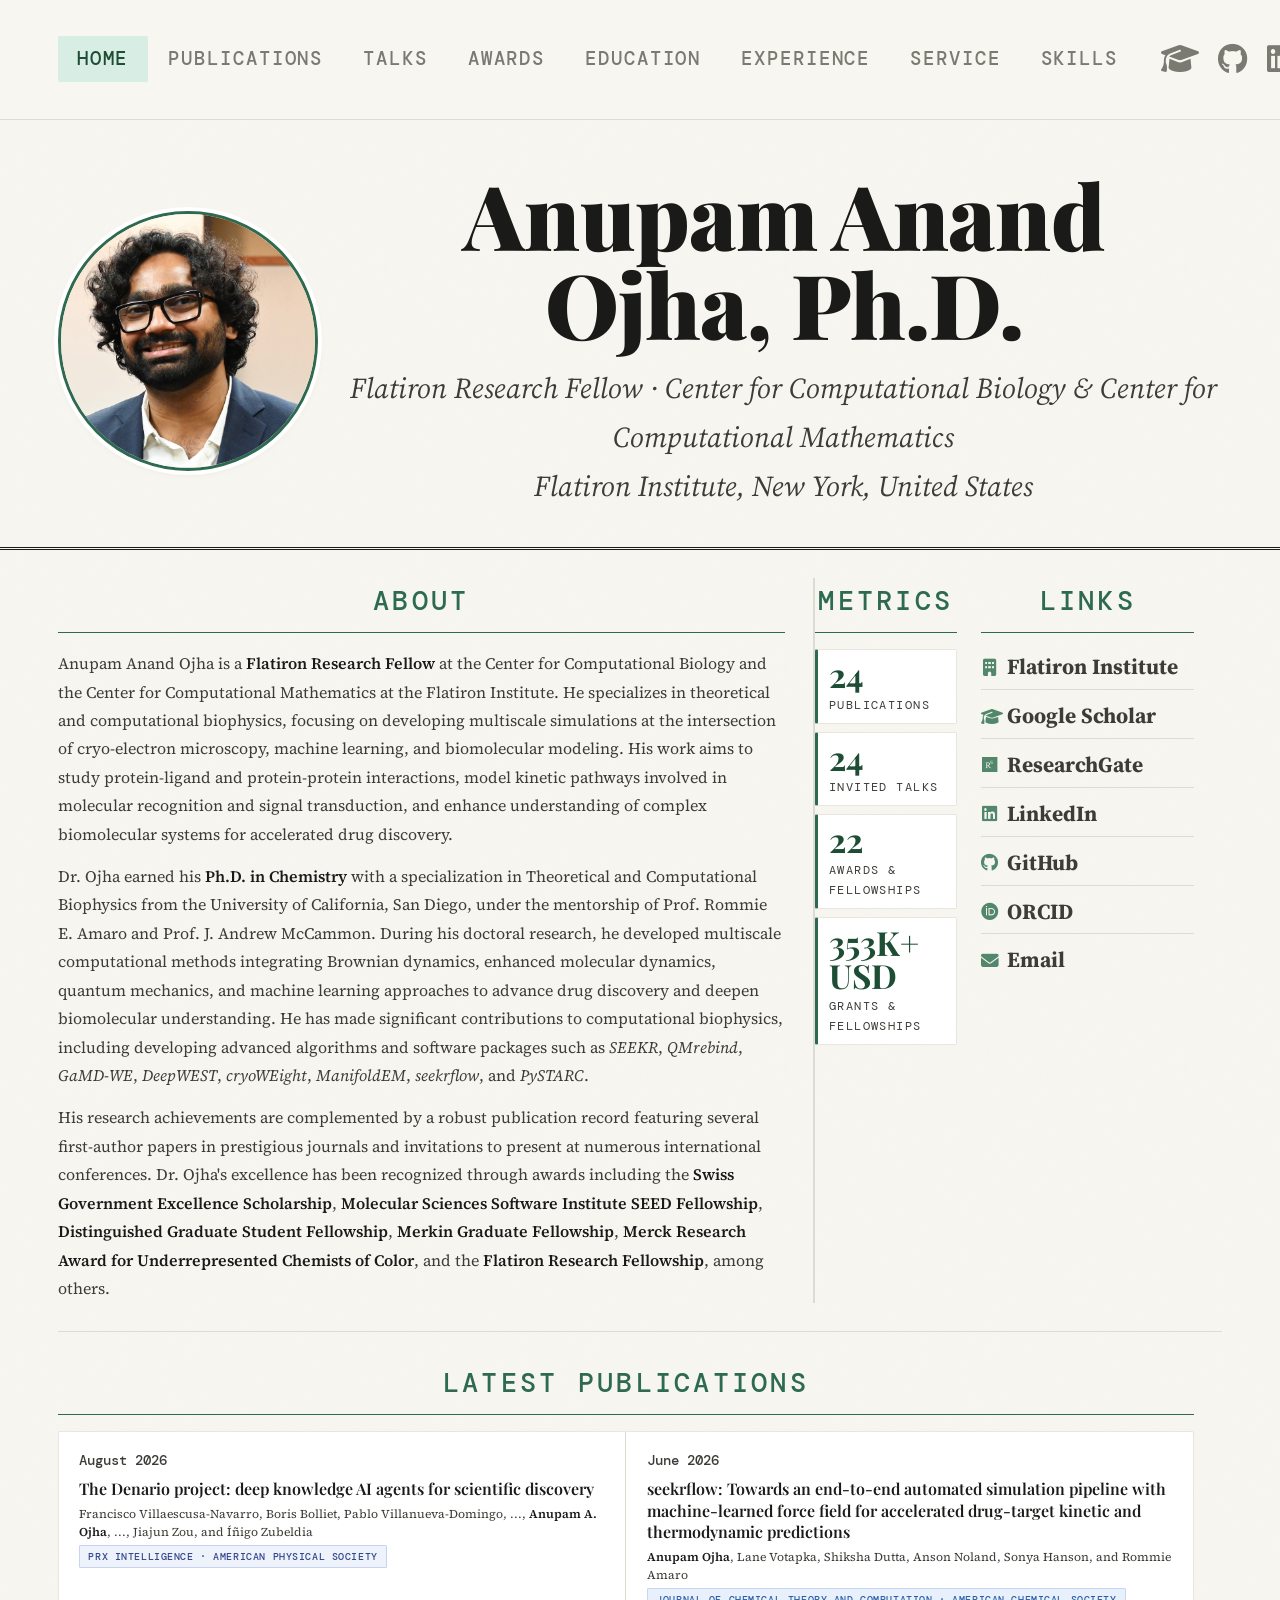
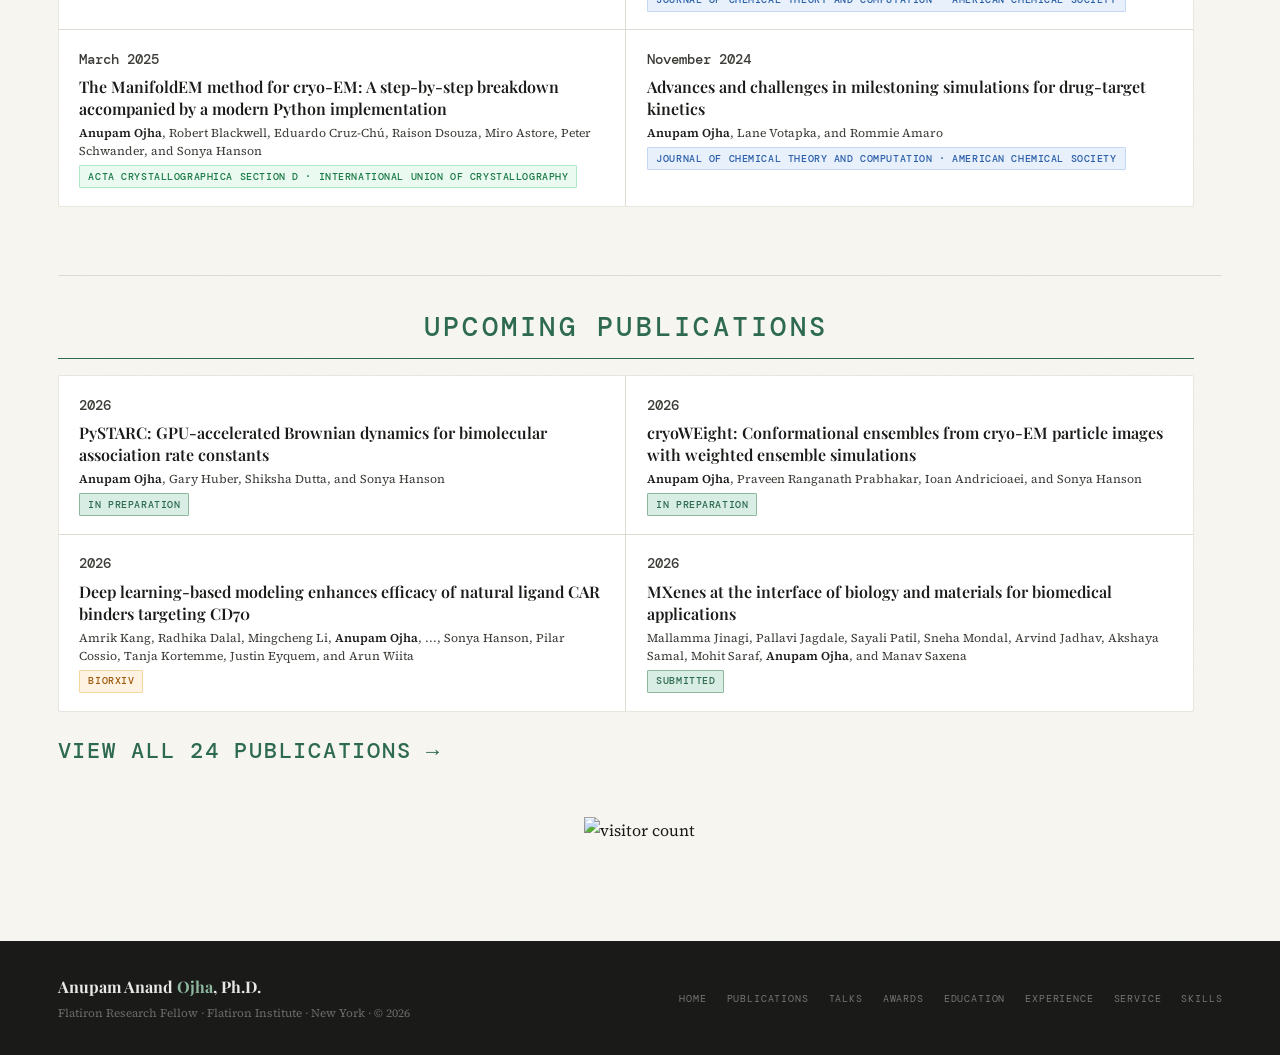
==== commit b219f0f9: "Add AAO monogram favicon across all pages" ====
--- a/index.html
+++ b/index.html
@@ -3,6 +3,7 @@
 <head>
   <meta charset="UTF-8"/>
   <meta name="viewport" content="width=device-width,initial-scale=1.0"/>
+  <link rel="icon" type="image/svg+xml" href="favicon.svg"/>
   <title>Anupam Anand Ojha, Ph.D.</title>
   <meta name="description" content="Flatiron Research Fellow. Multiscale simulations, cryo-EM, machine learning, and drug discovery."/>
   <link rel="stylesheet" href="style.css"/>
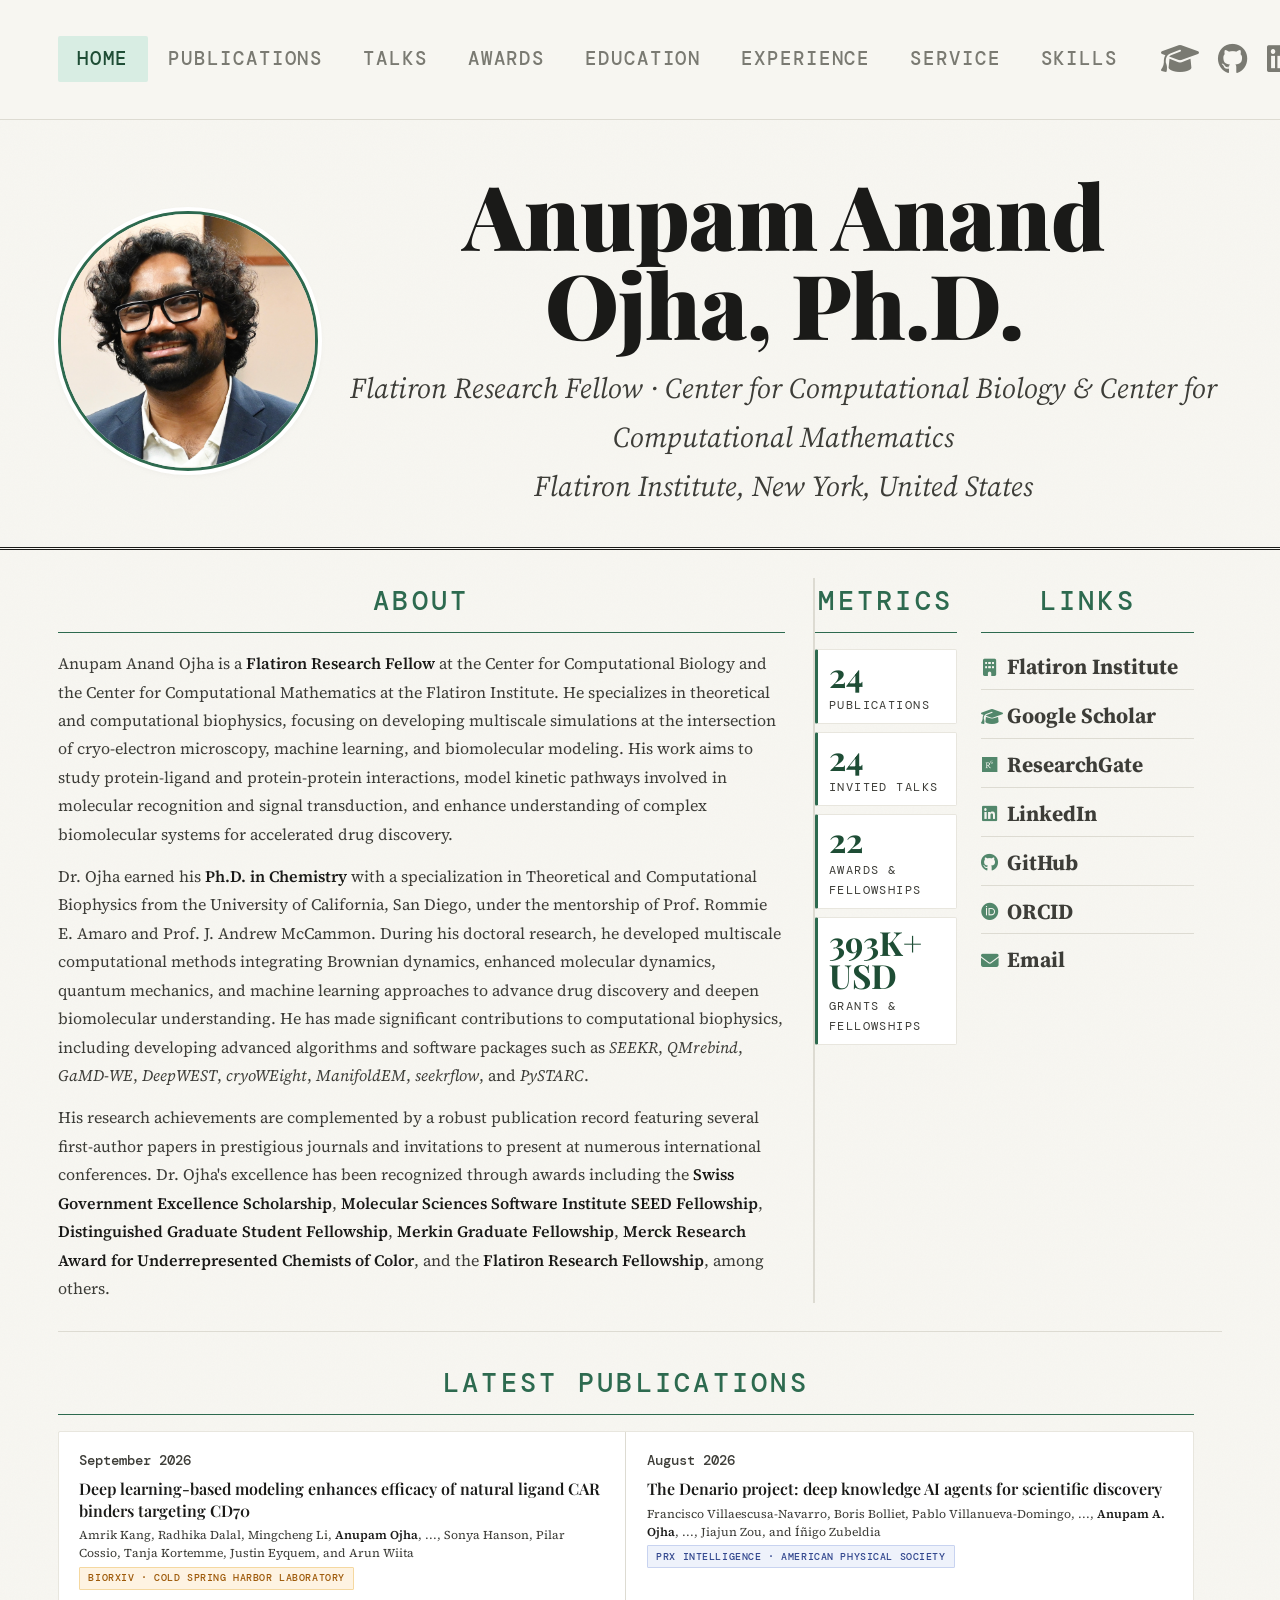
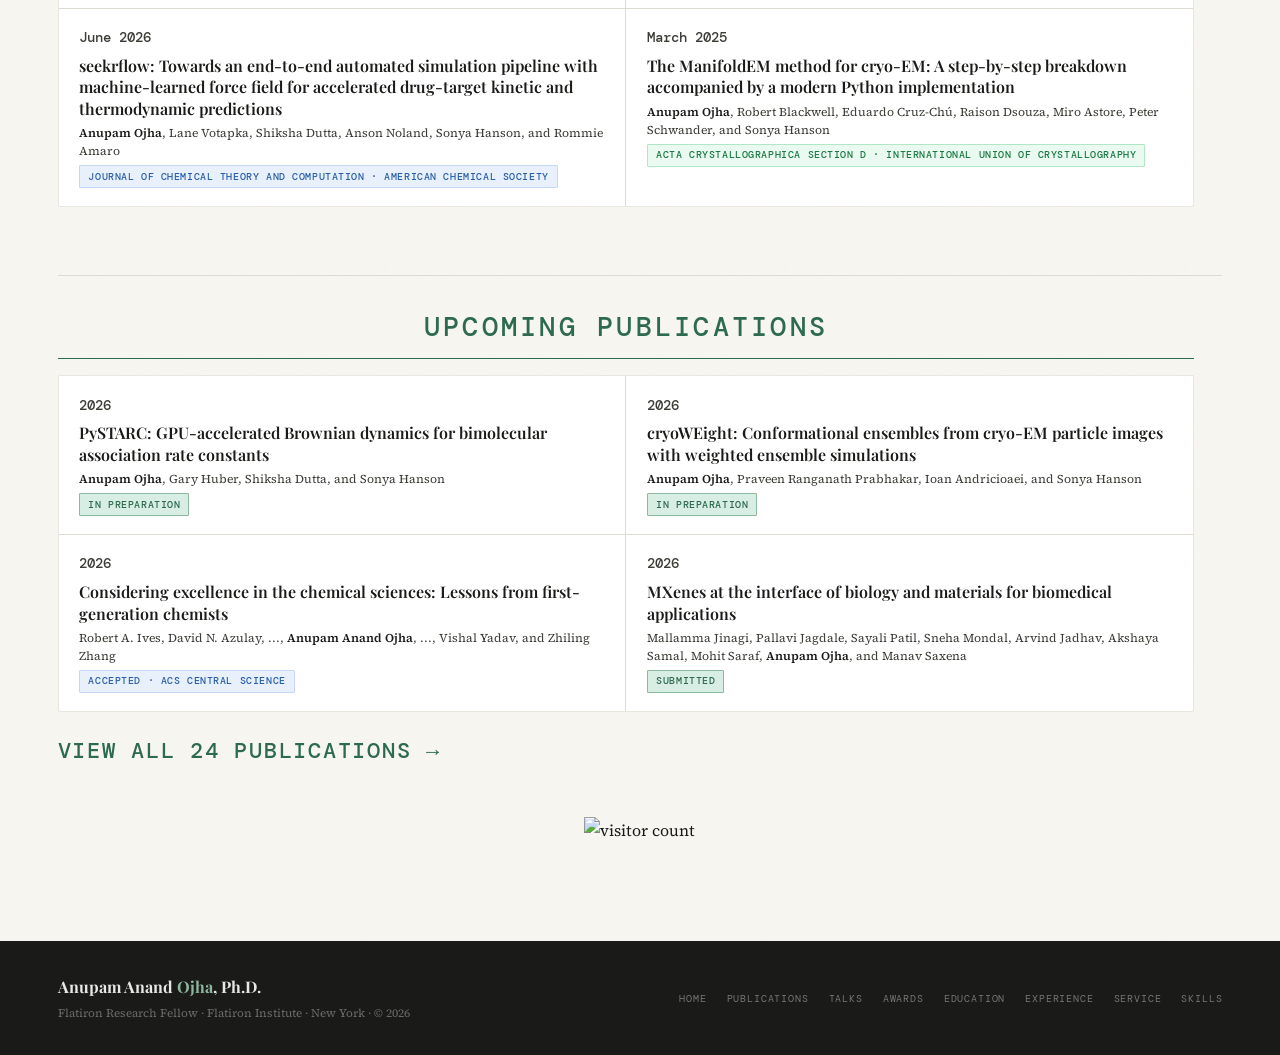
==== commit 7886d6ae: "Feature CD70 bioRxiv in latest publications, enlarge favicon monogram" ====
--- a/index.html
+++ b/index.html
@@ -250,6 +250,13 @@
     <div class="pubs-grid">
 
       <div class="home-pub-card">
+        <div class="home-pub-num">September 2026</div>
+        <div class="home-pub-title"><a href="https://doi.org/10.64898/2026.09.06.749651" target="_blank" style="color:inherit;text-decoration:none;border-bottom:1px solid transparent;transition:border-color .15s" onmouseover="this.style.borderColor='var(--sage-light)'" onmouseout="this.style.borderColor='transparent'">Deep learning-based modeling enhances efficacy of natural ligand CAR binders targeting CD70</a></div>
+        <div class="home-pub-authors">Amrik Kang, Radhika Dalal, Mingcheng Li, <strong>Anupam Ojha</strong>, ..., Sonya Hanson, Pilar Cossio, Tanja Kortemme, Justin Eyquem, and Arun Wiita</div>
+        <div class="latest-pub-meta"><span class="pub-tag tag-biorxiv">bioRxiv · Cold Spring Harbor Laboratory</span></div>
+      </div>
+
+      <div class="home-pub-card">
         <div class="home-pub-num">August 2026</div>
         <div class="home-pub-title"><a href="https://doi.org/10.1103/kk55-gc95" target="_blank" style="color:inherit;text-decoration:none;border-bottom:1px solid transparent;transition:border-color .15s" onmouseover="this.style.borderColor='var(--sage-light)'" onmouseout="this.style.borderColor='transparent'">The Denario project: deep knowledge AI agents for scientific discovery</a></div>
         <div class="home-pub-authors">Francisco Villaescusa-Navarro, Boris Bolliet, Pablo Villanueva-Domingo, ..., <strong>Anupam A. Ojha</strong>, ..., Jiajun Zou, and Íñigo Zubeldia</div>
@@ -270,13 +277,6 @@
         <div class="latest-pub-meta"><span class="pub-tag tag-iucr">Acta Crystallographica Section D · International Union of Crystallography</span></div>
       </div>
 
-      <div class="home-pub-card">
-        <div class="home-pub-num">November 2024</div>
-        <div class="home-pub-title"><a href="https://doi.org/10.1021/acs.jctc.4c01108" target="_blank" style="color:inherit;text-decoration:none;border-bottom:1px solid transparent;transition:border-color .15s" onmouseover="this.style.borderColor='var(--sage-light)'" onmouseout="this.style.borderColor='transparent'">Advances and challenges in milestoning simulations for drug-target kinetics</a></div>
-        <div class="home-pub-authors"><strong>Anupam Ojha</strong>, Lane Votapka, and Rommie Amaro</div>
-        <div class="latest-pub-meta"><span class="pub-tag tag-acs">Journal of Chemical Theory and Computation · American Chemical Society</span></div>
-      </div>
-
     </div>
   </div>
 
@@ -301,9 +301,9 @@
 
       <div class="home-pub-card">
         <div class="home-pub-num">2026</div>
-        <div class="home-pub-title">Deep learning-based modeling enhances efficacy of natural ligand CAR binders targeting CD70</div>
-        <div class="home-pub-authors">Amrik Kang, Radhika Dalal, Mingcheng Li, <strong>Anupam Ojha</strong>, ..., Sonya Hanson, Pilar Cossio, Tanja Kortemme, Justin Eyquem, and Arun Wiita</div>
-        <div class="latest-pub-meta"><span class="pub-tag tag-biorxiv">bioRxiv</span></div>
+        <div class="home-pub-title">Considering excellence in the chemical sciences: Lessons from first-generation chemists</div>
+        <div class="home-pub-authors">Robert A. Ives, David N. Azulay, ..., <strong>Anupam Anand Ojha</strong>, ..., Vishal Yadav, and Zhiling Zhang</div>
+        <div class="latest-pub-meta"><span class="pub-tag tag-acs">Accepted · ACS Central Science</span></div>
       </div>
 
       <div class="home-pub-card">
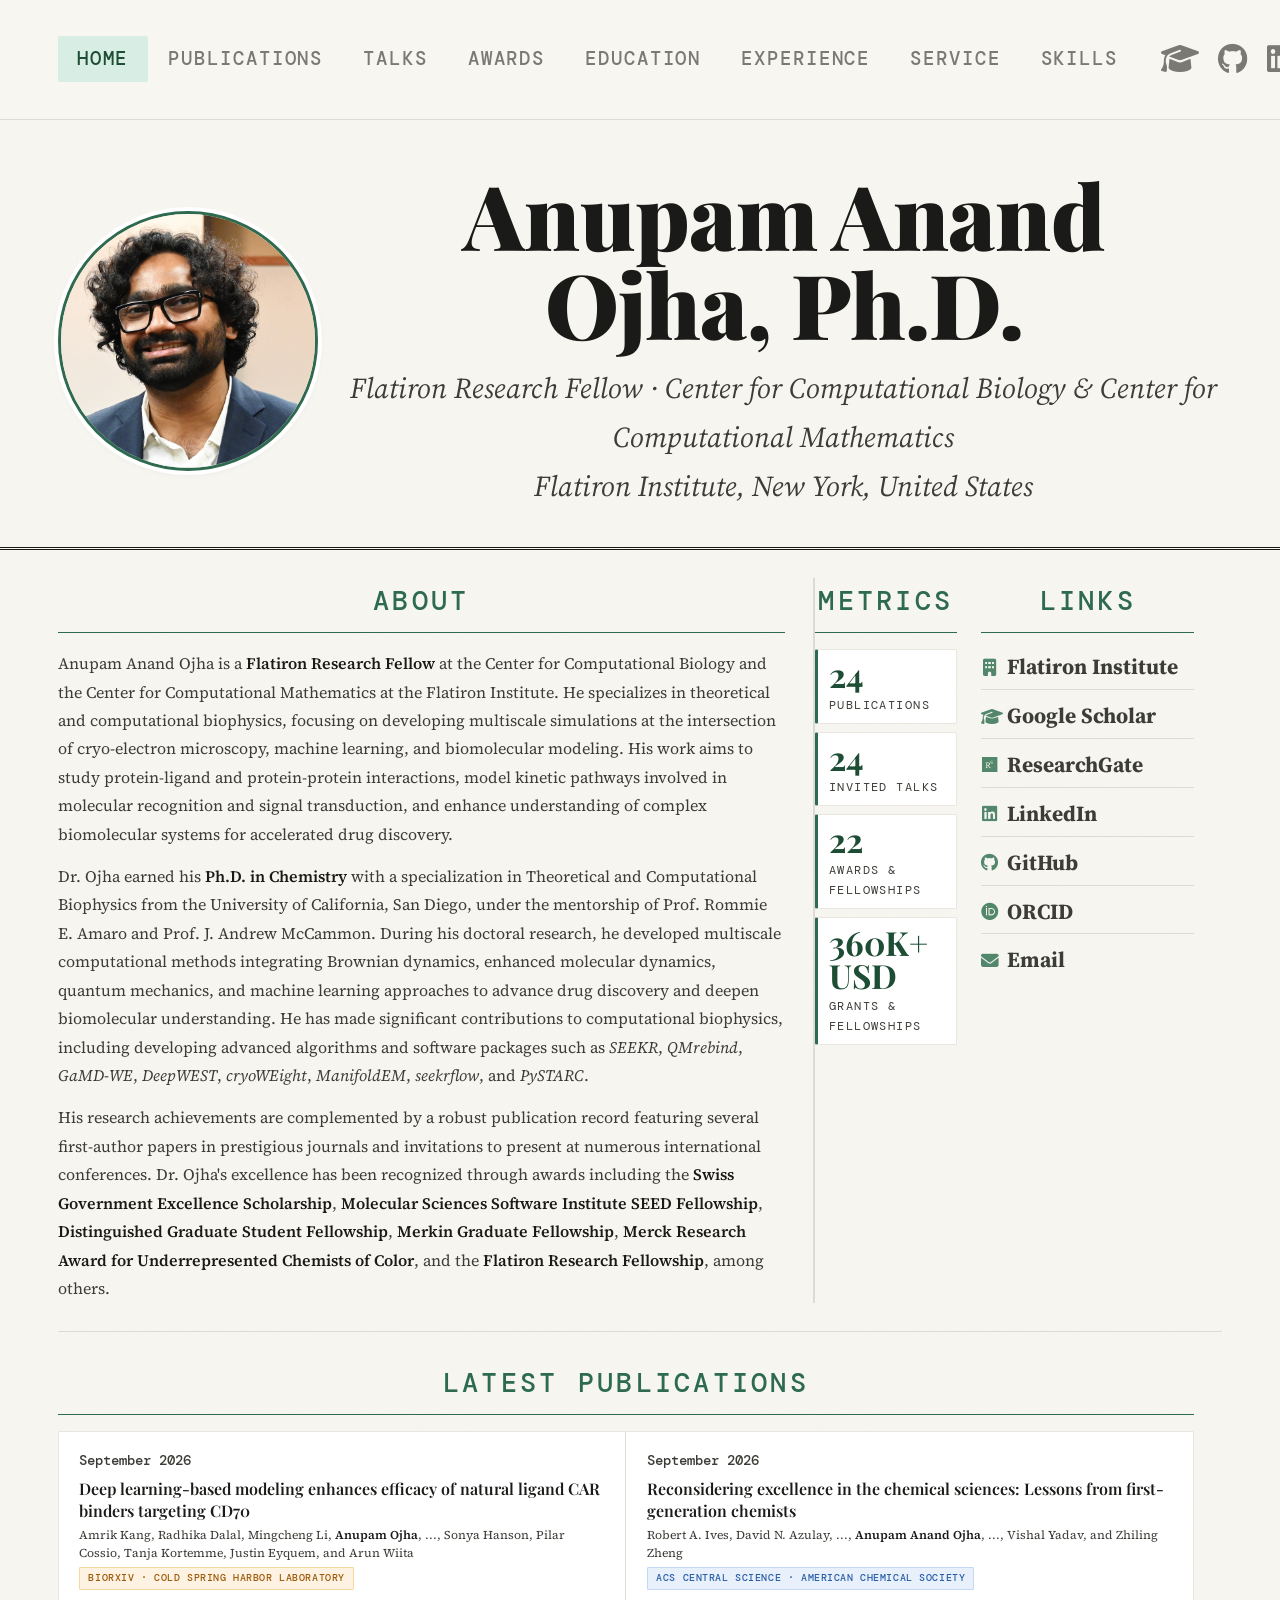
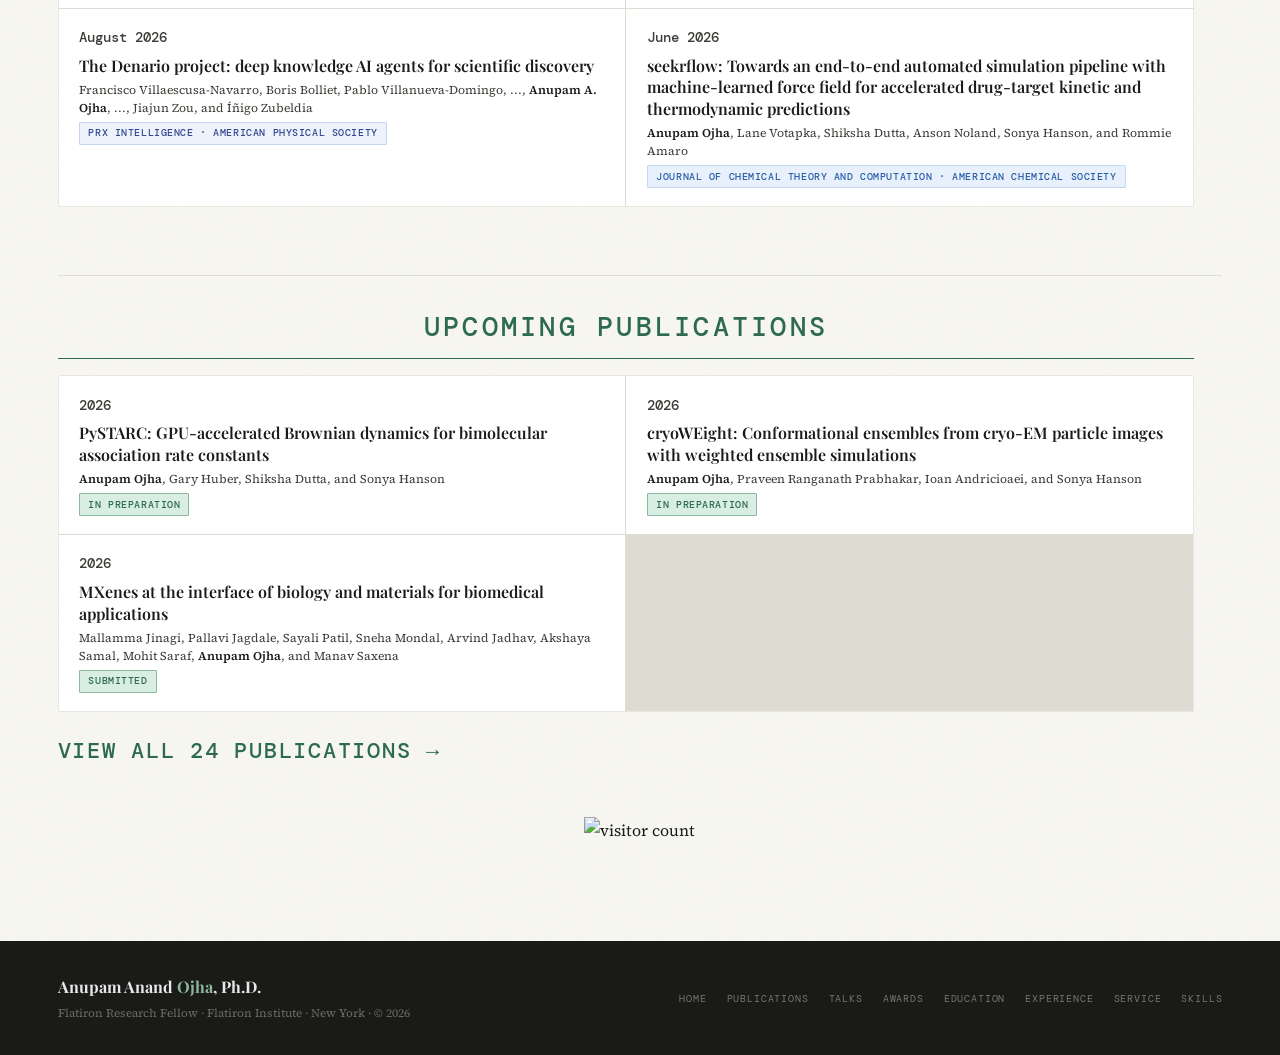
==== commit 779f4d9c: "Publish Reconsidering Excellence paper, refresh Scholar metrics and 2026 citations" ====
--- a/index.html
+++ b/index.html
@@ -257,6 +257,13 @@
       </div>
 
       <div class="home-pub-card">
+        <div class="home-pub-num">September 2026</div>
+        <div class="home-pub-title"><a href="https://doi.org/10.1021/acscentsci.6c00822" target="_blank" style="color:inherit;text-decoration:none;border-bottom:1px solid transparent;transition:border-color .15s" onmouseover="this.style.borderColor='var(--sage-light)'" onmouseout="this.style.borderColor='transparent'">Reconsidering excellence in the chemical sciences: Lessons from first-generation chemists</a></div>
+        <div class="home-pub-authors">Robert A. Ives, David N. Azulay, ..., <strong>Anupam Anand Ojha</strong>, ..., Vishal Yadav, and Zhiling Zheng</div>
+        <div class="latest-pub-meta"><span class="pub-tag tag-acs">ACS Central Science · American Chemical Society</span></div>
+      </div>
+
+      <div class="home-pub-card">
         <div class="home-pub-num">August 2026</div>
         <div class="home-pub-title"><a href="https://doi.org/10.1103/kk55-gc95" target="_blank" style="color:inherit;text-decoration:none;border-bottom:1px solid transparent;transition:border-color .15s" onmouseover="this.style.borderColor='var(--sage-light)'" onmouseout="this.style.borderColor='transparent'">The Denario project: deep knowledge AI agents for scientific discovery</a></div>
         <div class="home-pub-authors">Francisco Villaescusa-Navarro, Boris Bolliet, Pablo Villanueva-Domingo, ..., <strong>Anupam A. Ojha</strong>, ..., Jiajun Zou, and Íñigo Zubeldia</div>
@@ -270,13 +277,6 @@
         <div class="latest-pub-meta"><span class="pub-tag tag-acs">Journal of Chemical Theory and Computation · American Chemical Society</span></div>
       </div>
 
-      <div class="home-pub-card">
-        <div class="home-pub-num">March 2025</div>
-        <div class="home-pub-title"><a href="https://doi.org/10.1107/S2059798325001469" target="_blank" style="color:inherit;text-decoration:none;border-bottom:1px solid transparent;transition:border-color .15s" onmouseover="this.style.borderColor='var(--sage-light)'" onmouseout="this.style.borderColor='transparent'">The ManifoldEM method for cryo-EM: A step-by-step breakdown accompanied by a modern Python implementation</a></div>
-        <div class="home-pub-authors"><strong>Anupam Ojha</strong>, Robert Blackwell, Eduardo Cruz-Chú, Raison Dsouza, Miro Astore, Peter Schwander, and Sonya Hanson</div>
-        <div class="latest-pub-meta"><span class="pub-tag tag-iucr">Acta Crystallographica Section D · International Union of Crystallography</span></div>
-      </div>
-
     </div>
   </div>
 
@@ -297,13 +297,6 @@
         <div class="home-pub-title">cryoWEight: Conformational ensembles from cryo-EM particle images with weighted ensemble simulations</div>
         <div class="home-pub-authors"><strong>Anupam Ojha</strong>, Praveen Ranganath Prabhakar, Ioan Andricioaei, and Sonya Hanson</div>
         <div class="latest-pub-meta"><span class="pub-tag tag-prep">In Preparation</span></div>
-      </div>
-
-      <div class="home-pub-card">
-        <div class="home-pub-num">2026</div>
-        <div class="home-pub-title">Considering excellence in the chemical sciences: Lessons from first-generation chemists</div>
-        <div class="home-pub-authors">Robert A. Ives, David N. Azulay, ..., <strong>Anupam Anand Ojha</strong>, ..., Vishal Yadav, and Zhiling Zhang</div>
-        <div class="latest-pub-meta"><span class="pub-tag tag-acs">Accepted · ACS Central Science</span></div>
       </div>
 
       <div class="home-pub-card">
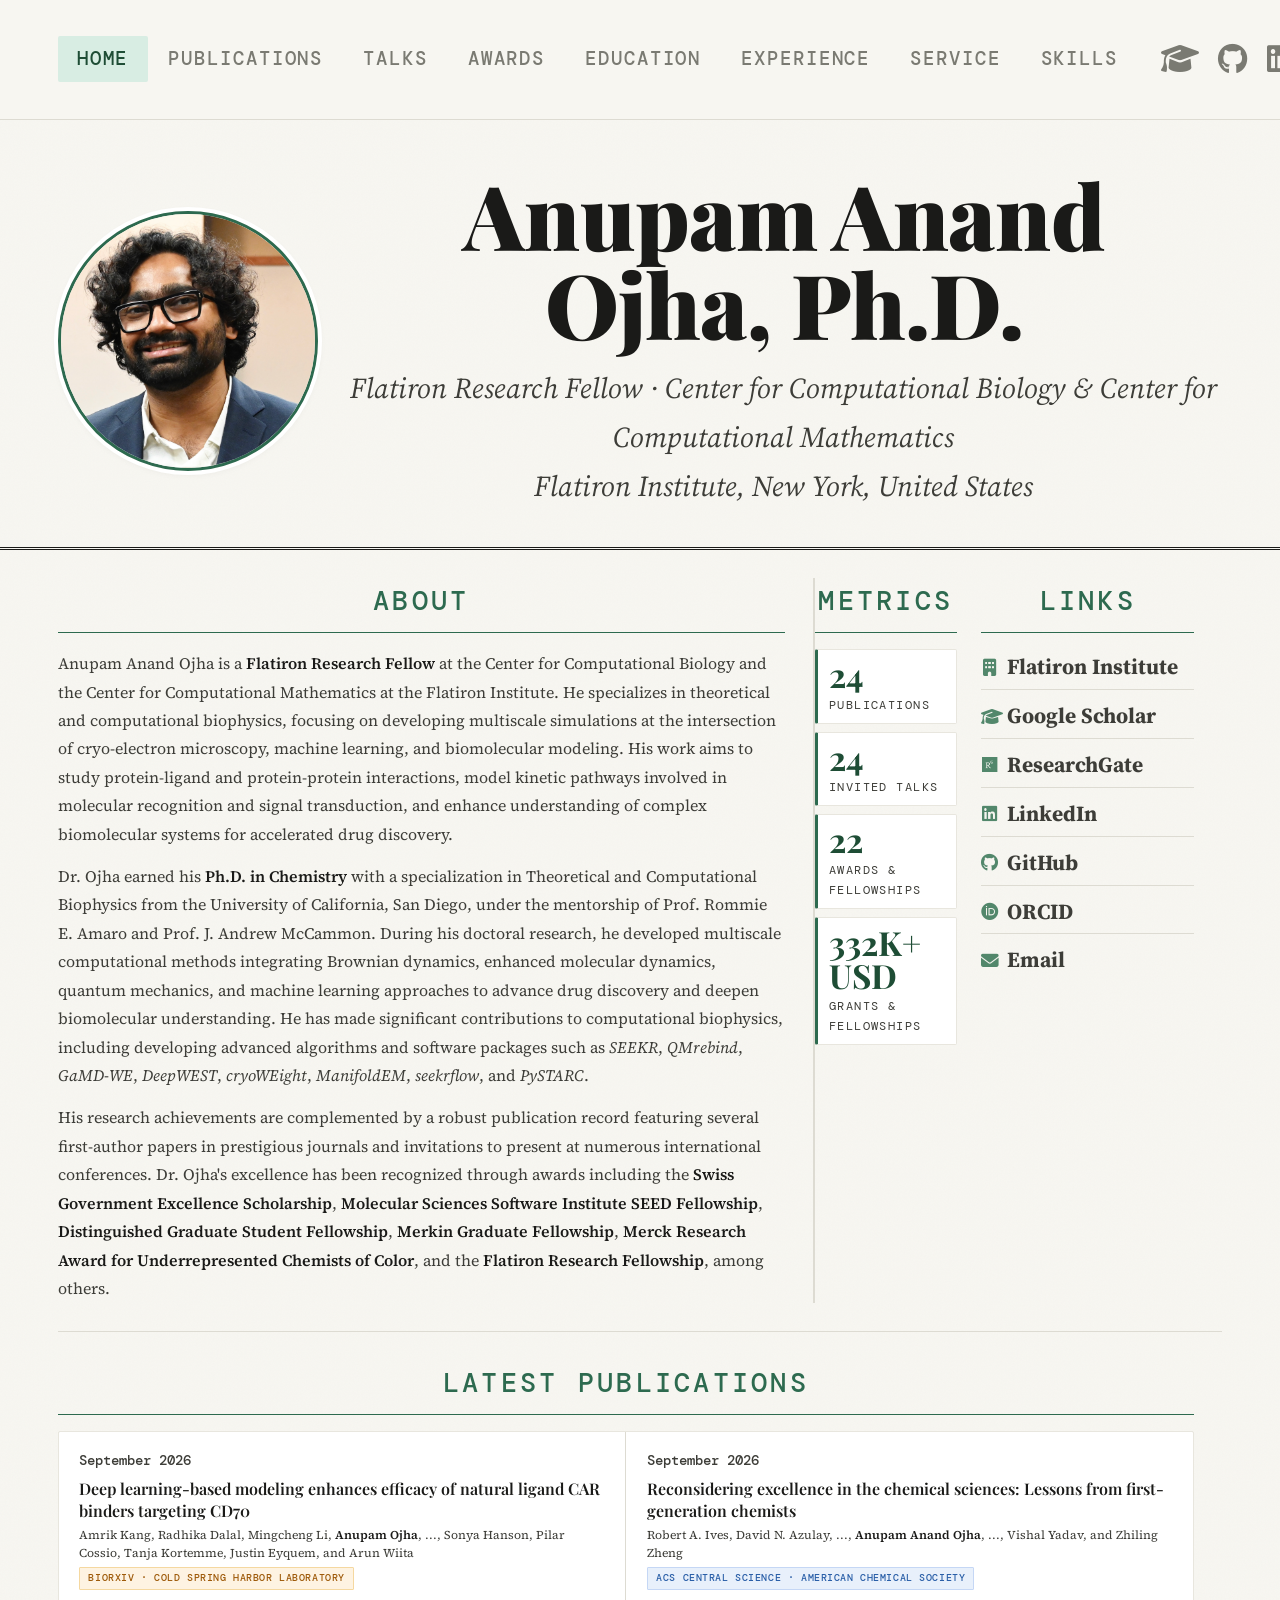
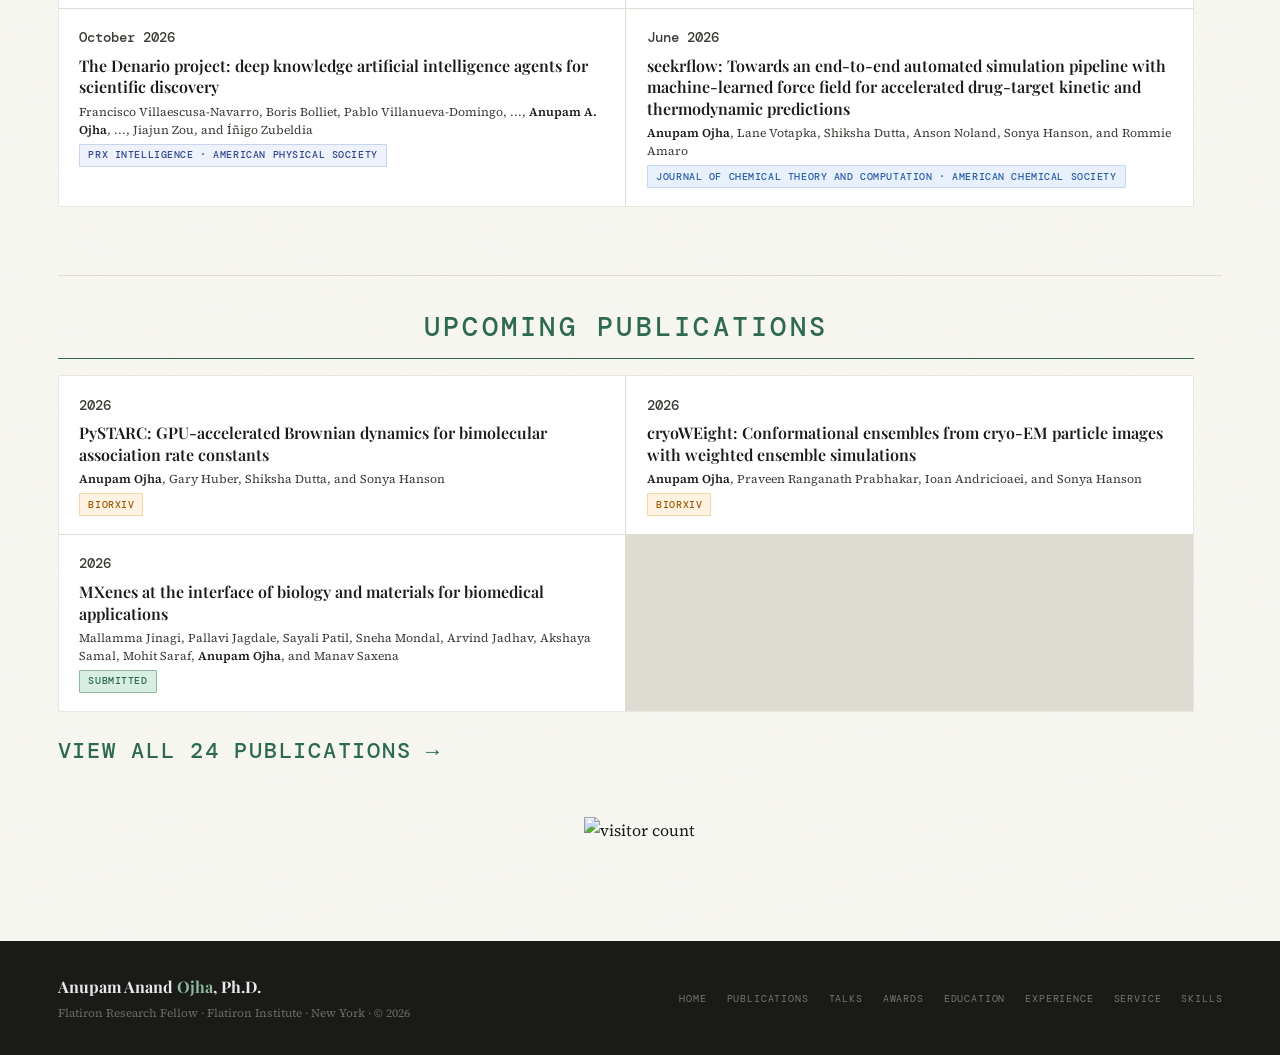
==== commit 1ee30460: "Add cryoWEight and PySTARC bioRxiv DOIs, update Denario title and date" ====
--- a/index.html
+++ b/index.html
@@ -264,8 +264,8 @@
       </div>
 
       <div class="home-pub-card">
-        <div class="home-pub-num">August 2026</div>
-        <div class="home-pub-title"><a href="https://doi.org/10.1103/kk55-gc95" target="_blank" style="color:inherit;text-decoration:none;border-bottom:1px solid transparent;transition:border-color .15s" onmouseover="this.style.borderColor='var(--sage-light)'" onmouseout="this.style.borderColor='transparent'">The Denario project: deep knowledge AI agents for scientific discovery</a></div>
+        <div class="home-pub-num">October 2026</div>
+        <div class="home-pub-title"><a href="https://doi.org/10.1103/kk55-gc95" target="_blank" style="color:inherit;text-decoration:none;border-bottom:1px solid transparent;transition:border-color .15s" onmouseover="this.style.borderColor='var(--sage-light)'" onmouseout="this.style.borderColor='transparent'">The Denario project: deep knowledge artificial intelligence agents for scientific discovery</a></div>
         <div class="home-pub-authors">Francisco Villaescusa-Navarro, Boris Bolliet, Pablo Villanueva-Domingo, ..., <strong>Anupam A. Ojha</strong>, ..., Jiajun Zou, and Íñigo Zubeldia</div>
         <div class="latest-pub-meta"><span class="pub-tag tag-aps">PRX Intelligence · American Physical Society</span></div>
       </div>
@@ -289,14 +289,14 @@
         <div class="home-pub-num">2026</div>
         <div class="home-pub-title">PySTARC: GPU-accelerated Brownian dynamics for bimolecular association rate constants</div>
         <div class="home-pub-authors"><strong>Anupam Ojha</strong>, Gary Huber, Shiksha Dutta, and Sonya Hanson</div>
-        <div class="latest-pub-meta"><span class="pub-tag tag-prep">In Preparation</span></div>
+        <div class="latest-pub-meta"><span class="pub-tag tag-biorxiv">bioRxiv</span></div>
       </div>
 
       <div class="home-pub-card">
         <div class="home-pub-num">2026</div>
         <div class="home-pub-title">cryoWEight: Conformational ensembles from cryo-EM particle images with weighted ensemble simulations</div>
         <div class="home-pub-authors"><strong>Anupam Ojha</strong>, Praveen Ranganath Prabhakar, Ioan Andricioaei, and Sonya Hanson</div>
-        <div class="latest-pub-meta"><span class="pub-tag tag-prep">In Preparation</span></div>
+        <div class="latest-pub-meta"><span class="pub-tag tag-biorxiv">bioRxiv</span></div>
       </div>
 
       <div class="home-pub-card">
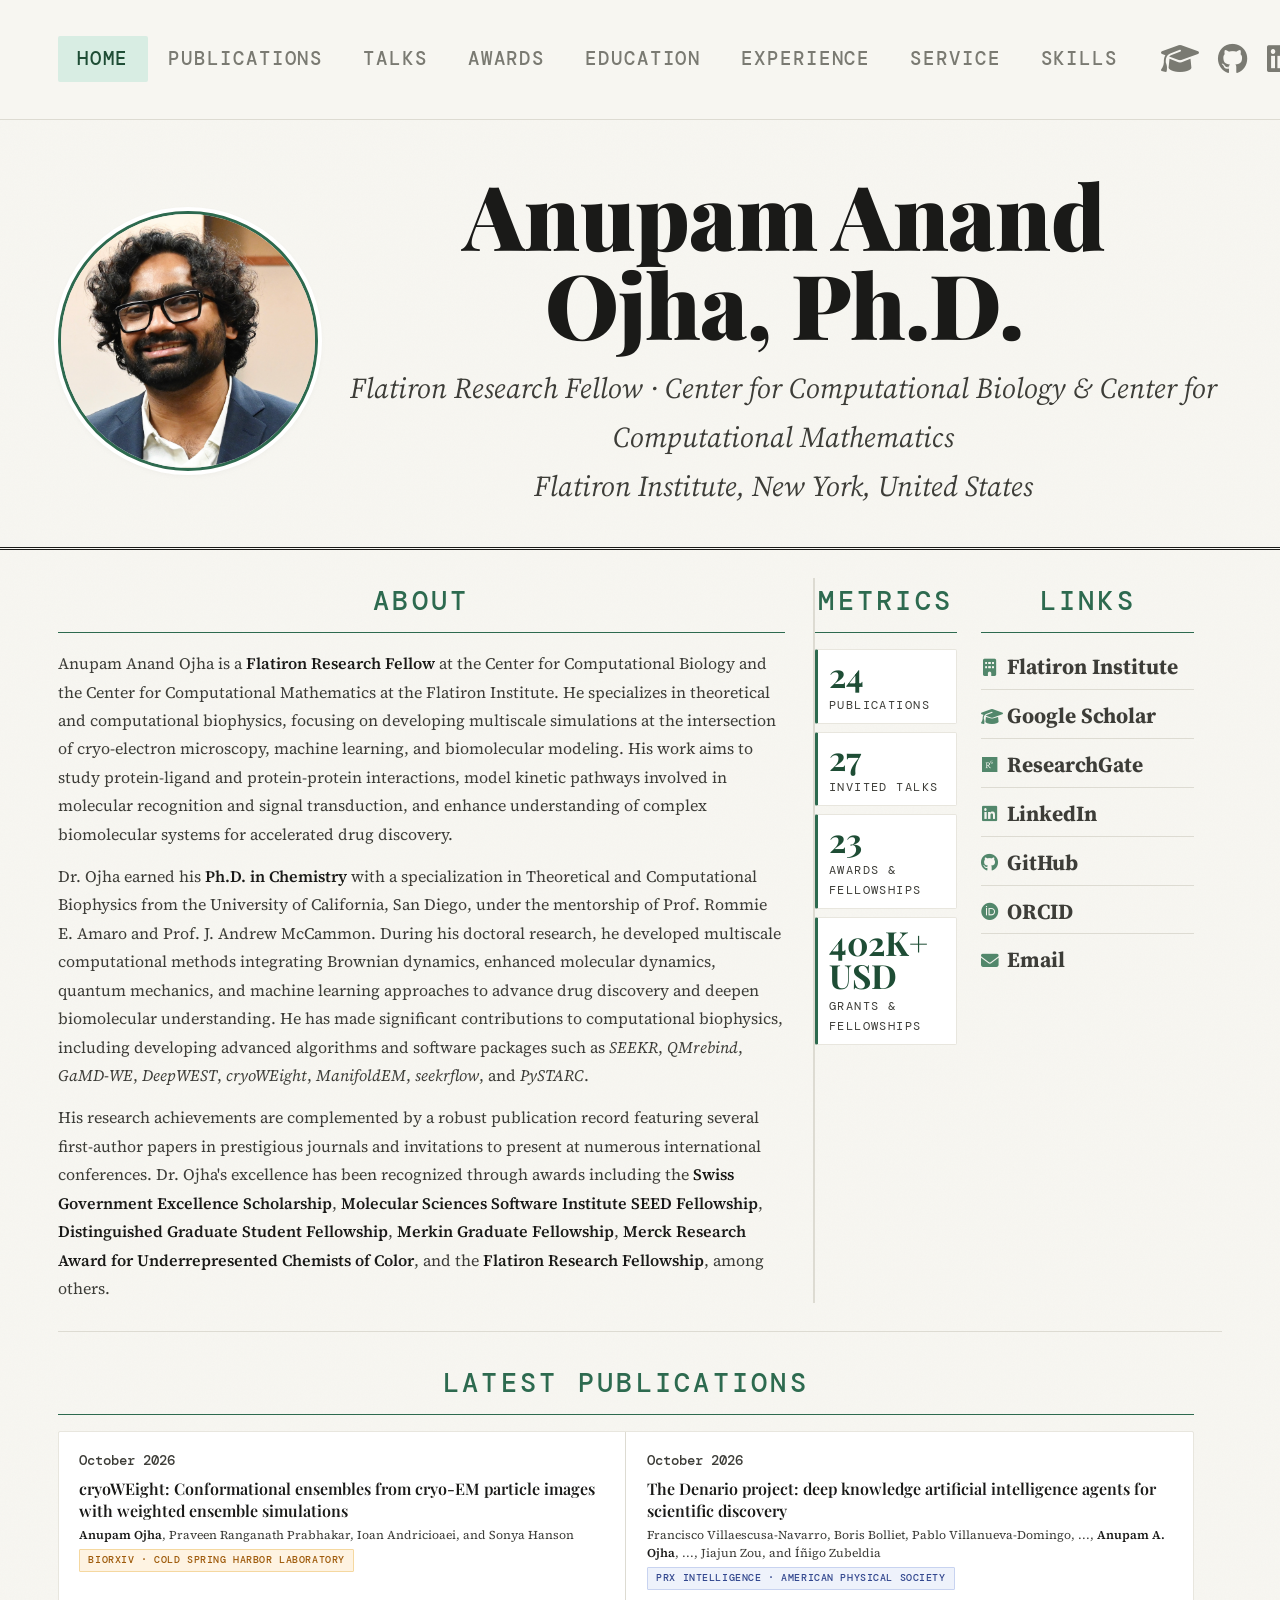
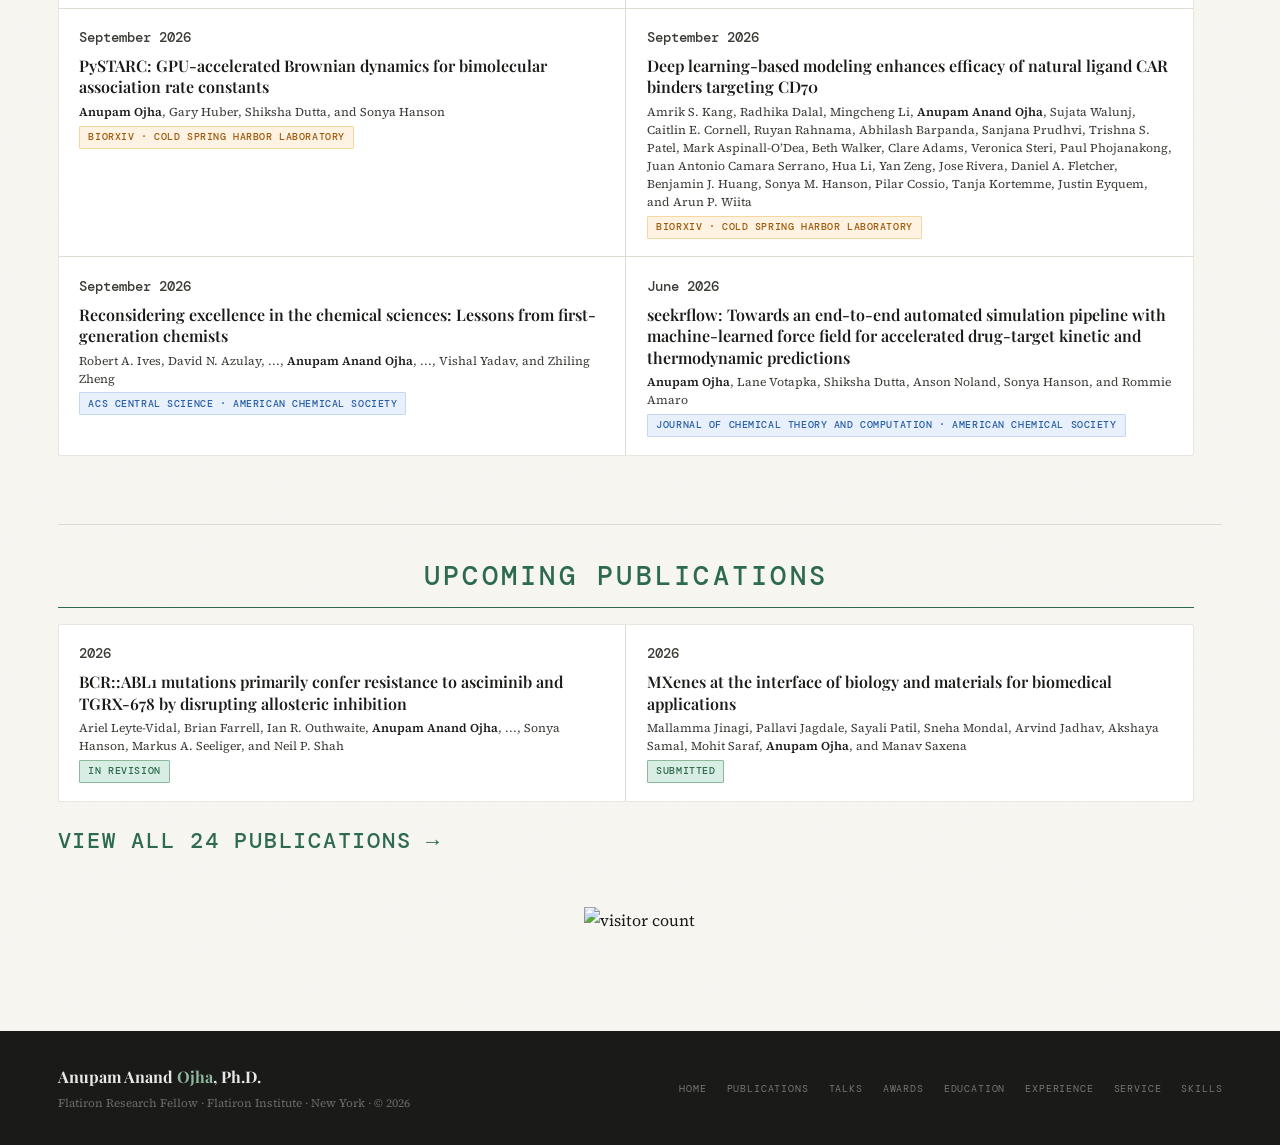
==== commit 9e73e283: "Update latest publications, add VCU talk, refresh counts and Scholar citations, list all CD70 author" ====
--- a/index.html
+++ b/index.html
@@ -103,9 +103,6 @@
         font-size: 0.95rem !important;
         line-height: 1.5;
       }
-      .masthead-tagline br {
-        display: none;
-      }
     }
 
     /* Visitor counter — centered above footer */
@@ -201,11 +198,11 @@
               <div class="stat-label">Publications</div>
             </div>
             <div class="stat-item">
-              <div class="stat-num" data-target="24">0</div>
+              <div class="stat-num" data-target="27">0</div>
               <div class="stat-label">Invited Talks</div>
             </div>
             <div class="stat-item">
-              <div class="stat-num" data-target="22">0</div>
+              <div class="stat-num" data-target="23">0</div>
               <div class="stat-label">Awards &amp; Fellowships</div>
             </div>
             <div class="stat-item">
@@ -250,9 +247,30 @@
     <div class="pubs-grid">
 
       <div class="home-pub-card">
+        <div class="home-pub-num">October 2026</div>
+        <div class="home-pub-title"><a href="https://doi.org/10.64898/2026.09.28.755042" target="_blank" style="color:inherit;text-decoration:none;border-bottom:1px solid transparent;transition:border-color .15s" onmouseover="this.style.borderColor='var(--sage-light)'" onmouseout="this.style.borderColor='transparent'">cryoWEight: Conformational ensembles from cryo-EM particle images with weighted ensemble simulations</a></div>
+        <div class="home-pub-authors"><strong>Anupam Ojha</strong>, Praveen Ranganath Prabhakar, Ioan Andricioaei, and Sonya Hanson</div>
+        <div class="latest-pub-meta"><span class="pub-tag tag-biorxiv">bioRxiv · Cold Spring Harbor Laboratory</span></div>
+      </div>
+
+      <div class="home-pub-card">
+        <div class="home-pub-num">October 2026</div>
+        <div class="home-pub-title"><a href="https://doi.org/10.1103/kk55-gc95" target="_blank" style="color:inherit;text-decoration:none;border-bottom:1px solid transparent;transition:border-color .15s" onmouseover="this.style.borderColor='var(--sage-light)'" onmouseout="this.style.borderColor='transparent'">The Denario project: deep knowledge artificial intelligence agents for scientific discovery</a></div>
+        <div class="home-pub-authors">Francisco Villaescusa-Navarro, Boris Bolliet, Pablo Villanueva-Domingo, ..., <strong>Anupam A. Ojha</strong>, ..., Jiajun Zou, and Íñigo Zubeldia</div>
+        <div class="latest-pub-meta"><span class="pub-tag tag-aps">PRX Intelligence · American Physical Society</span></div>
+      </div>
+
+      <div class="home-pub-card">
+        <div class="home-pub-num">September 2026</div>
+        <div class="home-pub-title"><a href="https://doi.org/10.64898/2026.09.28.754770" target="_blank" style="color:inherit;text-decoration:none;border-bottom:1px solid transparent;transition:border-color .15s" onmouseover="this.style.borderColor='var(--sage-light)'" onmouseout="this.style.borderColor='transparent'">PySTARC: GPU-accelerated Brownian dynamics for bimolecular association rate constants</a></div>
+        <div class="home-pub-authors"><strong>Anupam Ojha</strong>, Gary Huber, Shiksha Dutta, and Sonya Hanson</div>
+        <div class="latest-pub-meta"><span class="pub-tag tag-biorxiv">bioRxiv · Cold Spring Harbor Laboratory</span></div>
+      </div>
+
+      <div class="home-pub-card">
         <div class="home-pub-num">September 2026</div>
         <div class="home-pub-title"><a href="https://doi.org/10.64898/2026.09.06.749651" target="_blank" style="color:inherit;text-decoration:none;border-bottom:1px solid transparent;transition:border-color .15s" onmouseover="this.style.borderColor='var(--sage-light)'" onmouseout="this.style.borderColor='transparent'">Deep learning-based modeling enhances efficacy of natural ligand CAR binders targeting CD70</a></div>
-        <div class="home-pub-authors">Amrik Kang, Radhika Dalal, Mingcheng Li, <strong>Anupam Ojha</strong>, ..., Sonya Hanson, Pilar Cossio, Tanja Kortemme, Justin Eyquem, and Arun Wiita</div>
+        <div class="home-pub-authors">Amrik S. Kang, Radhika Dalal, Mingcheng Li, <strong>Anupam Anand Ojha</strong>, Sujata Walunj, Caitlin E. Cornell, Ruyan Rahnama, Abhilash Barpanda, Sanjana Prudhvi, Trishna S. Patel, Mark Aspinall-O’Dea, Beth Walker, Clare Adams, Veronica Steri, Paul Phojanakong, Juan Antonio Camara Serrano, Hua Li, Yan Zeng, Jose Rivera, Daniel A. Fletcher, Benjamin J. Huang, Sonya M. Hanson, Pilar Cossio, Tanja Kortemme, Justin Eyquem, and Arun P. Wiita</div>
         <div class="latest-pub-meta"><span class="pub-tag tag-biorxiv">bioRxiv · Cold Spring Harbor Laboratory</span></div>
       </div>
 
@@ -264,13 +282,6 @@
       </div>
 
       <div class="home-pub-card">
-        <div class="home-pub-num">October 2026</div>
-        <div class="home-pub-title"><a href="https://doi.org/10.1103/kk55-gc95" target="_blank" style="color:inherit;text-decoration:none;border-bottom:1px solid transparent;transition:border-color .15s" onmouseover="this.style.borderColor='var(--sage-light)'" onmouseout="this.style.borderColor='transparent'">The Denario project: deep knowledge artificial intelligence agents for scientific discovery</a></div>
-        <div class="home-pub-authors">Francisco Villaescusa-Navarro, Boris Bolliet, Pablo Villanueva-Domingo, ..., <strong>Anupam A. Ojha</strong>, ..., Jiajun Zou, and Íñigo Zubeldia</div>
-        <div class="latest-pub-meta"><span class="pub-tag tag-aps">PRX Intelligence · American Physical Society</span></div>
-      </div>
-
-      <div class="home-pub-card">
         <div class="home-pub-num">June 2026</div>
         <div class="home-pub-title"><a href="https://doi.org/10.1021/acs.jctc.6c00659" target="_blank" style="color:inherit;text-decoration:none;border-bottom:1px solid transparent;transition:border-color .15s" onmouseover="this.style.borderColor='var(--sage-light)'" onmouseout="this.style.borderColor='transparent'">seekrflow: Towards an end-to-end automated simulation pipeline with machine-learned force field for accelerated drug-target kinetic and thermodynamic predictions</a></div>
         <div class="home-pub-authors"><strong>Anupam Ojha</strong>, Lane Votapka, Shiksha Dutta, Anson Noland, Sonya Hanson, and Rommie Amaro</div>
@@ -287,16 +298,9 @@
 
       <div class="home-pub-card">
         <div class="home-pub-num">2026</div>
-        <div class="home-pub-title">PySTARC: GPU-accelerated Brownian dynamics for bimolecular association rate constants</div>
-        <div class="home-pub-authors"><strong>Anupam Ojha</strong>, Gary Huber, Shiksha Dutta, and Sonya Hanson</div>
-        <div class="latest-pub-meta"><span class="pub-tag tag-biorxiv">bioRxiv</span></div>
-      </div>
-
-      <div class="home-pub-card">
-        <div class="home-pub-num">2026</div>
-        <div class="home-pub-title">cryoWEight: Conformational ensembles from cryo-EM particle images with weighted ensemble simulations</div>
-        <div class="home-pub-authors"><strong>Anupam Ojha</strong>, Praveen Ranganath Prabhakar, Ioan Andricioaei, and Sonya Hanson</div>
-        <div class="latest-pub-meta"><span class="pub-tag tag-biorxiv">bioRxiv</span></div>
+        <div class="home-pub-title">BCR::ABL1 mutations primarily confer resistance to asciminib and TGRX-678 by disrupting allosteric inhibition</div>
+        <div class="home-pub-authors">Ariel Leyte-Vidal, Brian Farrell, Ian R. Outhwaite, <strong>Anupam Anand Ojha</strong>, ..., Sonya Hanson, Markus A. Seeliger, and Neil P. Shah</div>
+        <div class="latest-pub-meta"><span class="pub-tag tag-prep">In Revision</span></div>
       </div>
 
       <div class="home-pub-card">
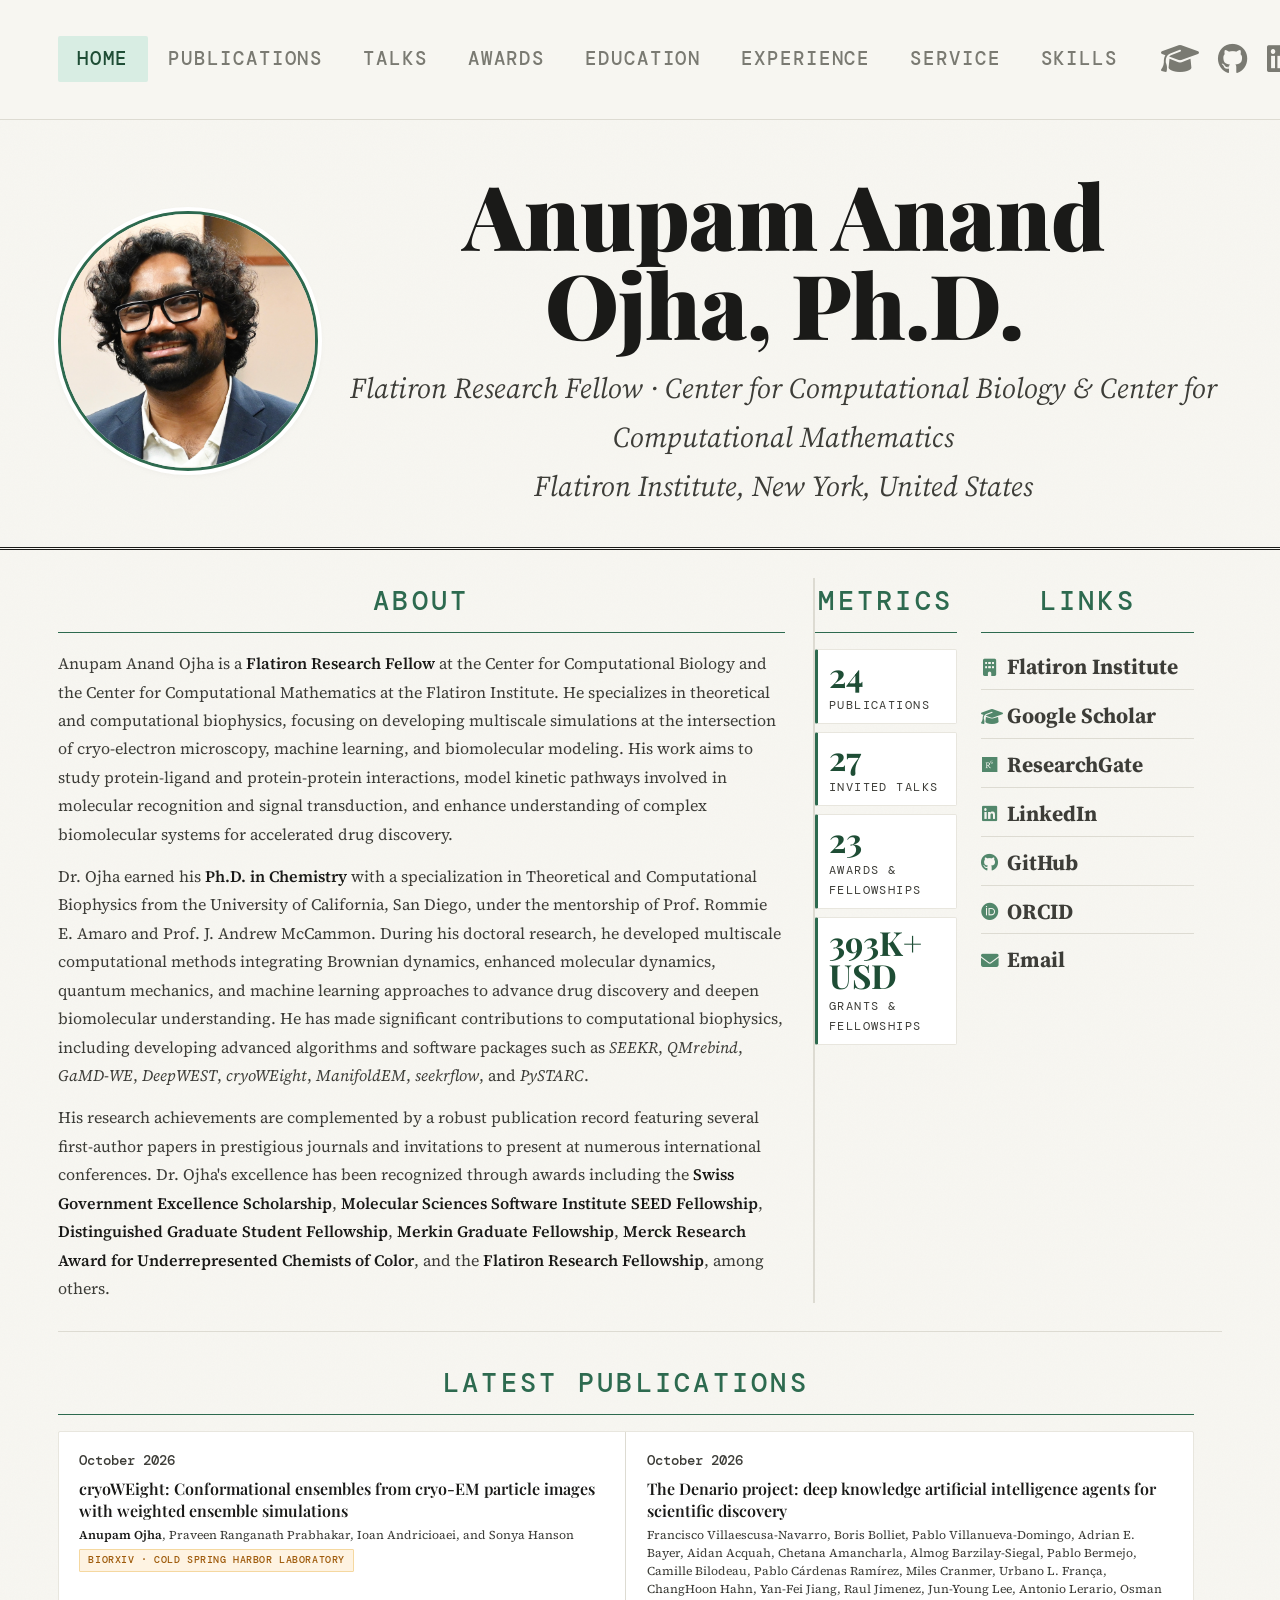
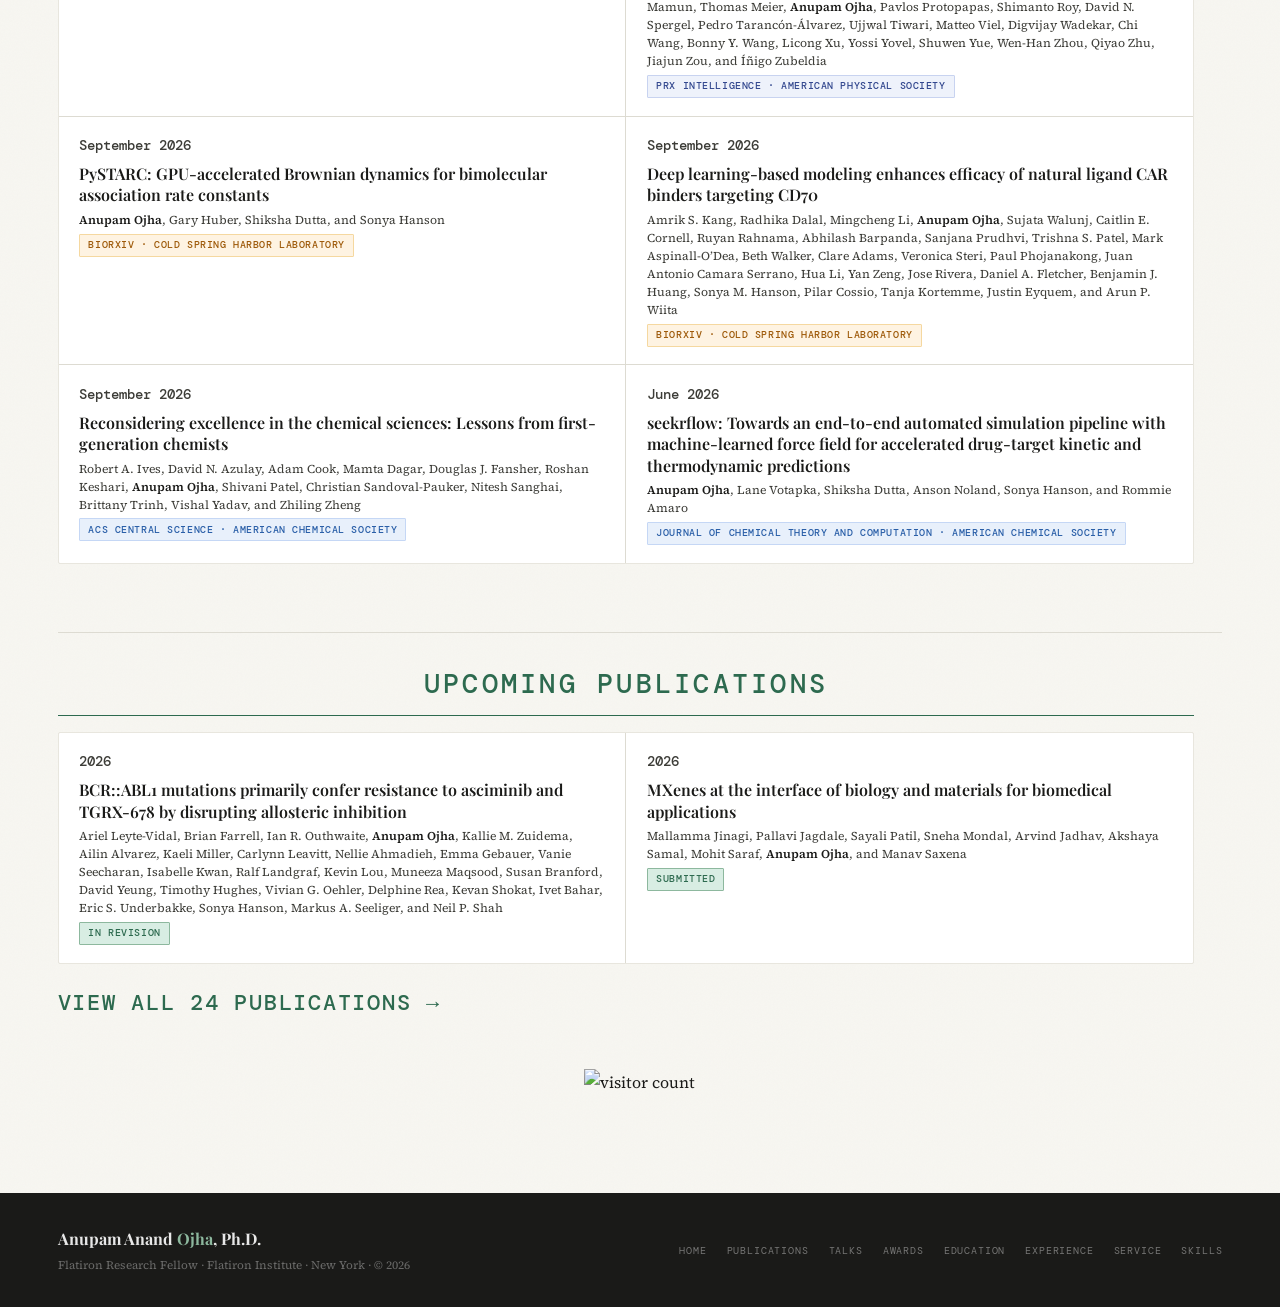
==== commit 9918bf5c: "List all authors on home page publications and use Anupam Ojha in every author list" ====
--- a/index.html
+++ b/index.html
@@ -256,7 +256,7 @@
       <div class="home-pub-card">
         <div class="home-pub-num">October 2026</div>
         <div class="home-pub-title"><a href="https://doi.org/10.1103/kk55-gc95" target="_blank" style="color:inherit;text-decoration:none;border-bottom:1px solid transparent;transition:border-color .15s" onmouseover="this.style.borderColor='var(--sage-light)'" onmouseout="this.style.borderColor='transparent'">The Denario project: deep knowledge artificial intelligence agents for scientific discovery</a></div>
-        <div class="home-pub-authors">Francisco Villaescusa-Navarro, Boris Bolliet, Pablo Villanueva-Domingo, ..., <strong>Anupam A. Ojha</strong>, ..., Jiajun Zou, and Íñigo Zubeldia</div>
+        <div class="home-pub-authors">Francisco Villaescusa-Navarro, Boris Bolliet, Pablo Villanueva-Domingo, Adrian E. Bayer, Aidan Acquah, Chetana Amancharla, Almog Barzilay-Siegal, Pablo Bermejo, Camille Bilodeau, Pablo Cárdenas Ramírez, Miles Cranmer, Urbano L. França, ChangHoon Hahn, Yan-Fei Jiang, Raul Jimenez, Jun-Young Lee, Antonio Lerario, Osman Mamun, Thomas Meier, <strong>Anupam Ojha</strong>, Pavlos Protopapas, Shimanto Roy, David N. Spergel, Pedro Tarancón-Álvarez, Ujjwal Tiwari, Matteo Viel, Digvijay Wadekar, Chi Wang, Bonny Y. Wang, Licong Xu, Yossi Yovel, Shuwen Yue, Wen-Han Zhou, Qiyao Zhu, Jiajun Zou, and Íñigo Zubeldia</div>
         <div class="latest-pub-meta"><span class="pub-tag tag-aps">PRX Intelligence · American Physical Society</span></div>
       </div>
 
@@ -270,14 +270,14 @@
       <div class="home-pub-card">
         <div class="home-pub-num">September 2026</div>
         <div class="home-pub-title"><a href="https://doi.org/10.64898/2026.09.06.749651" target="_blank" style="color:inherit;text-decoration:none;border-bottom:1px solid transparent;transition:border-color .15s" onmouseover="this.style.borderColor='var(--sage-light)'" onmouseout="this.style.borderColor='transparent'">Deep learning-based modeling enhances efficacy of natural ligand CAR binders targeting CD70</a></div>
-        <div class="home-pub-authors">Amrik S. Kang, Radhika Dalal, Mingcheng Li, <strong>Anupam Anand Ojha</strong>, Sujata Walunj, Caitlin E. Cornell, Ruyan Rahnama, Abhilash Barpanda, Sanjana Prudhvi, Trishna S. Patel, Mark Aspinall-O’Dea, Beth Walker, Clare Adams, Veronica Steri, Paul Phojanakong, Juan Antonio Camara Serrano, Hua Li, Yan Zeng, Jose Rivera, Daniel A. Fletcher, Benjamin J. Huang, Sonya M. Hanson, Pilar Cossio, Tanja Kortemme, Justin Eyquem, and Arun P. Wiita</div>
+        <div class="home-pub-authors">Amrik S. Kang, Radhika Dalal, Mingcheng Li, <strong>Anupam Ojha</strong>, Sujata Walunj, Caitlin E. Cornell, Ruyan Rahnama, Abhilash Barpanda, Sanjana Prudhvi, Trishna S. Patel, Mark Aspinall-O’Dea, Beth Walker, Clare Adams, Veronica Steri, Paul Phojanakong, Juan Antonio Camara Serrano, Hua Li, Yan Zeng, Jose Rivera, Daniel A. Fletcher, Benjamin J. Huang, Sonya M. Hanson, Pilar Cossio, Tanja Kortemme, Justin Eyquem, and Arun P. Wiita</div>
         <div class="latest-pub-meta"><span class="pub-tag tag-biorxiv">bioRxiv · Cold Spring Harbor Laboratory</span></div>
       </div>
 
       <div class="home-pub-card">
         <div class="home-pub-num">September 2026</div>
         <div class="home-pub-title"><a href="https://doi.org/10.1021/acscentsci.6c00822" target="_blank" style="color:inherit;text-decoration:none;border-bottom:1px solid transparent;transition:border-color .15s" onmouseover="this.style.borderColor='var(--sage-light)'" onmouseout="this.style.borderColor='transparent'">Reconsidering excellence in the chemical sciences: Lessons from first-generation chemists</a></div>
-        <div class="home-pub-authors">Robert A. Ives, David N. Azulay, ..., <strong>Anupam Anand Ojha</strong>, ..., Vishal Yadav, and Zhiling Zheng</div>
+        <div class="home-pub-authors">Robert A. Ives, David N. Azulay, Adam Cook, Mamta Dagar, Douglas J. Fansher, Roshan Keshari, <strong>Anupam Ojha</strong>, Shivani Patel, Christian Sandoval-Pauker, Nitesh Sanghai, Brittany Trinh, Vishal Yadav, and Zhiling Zheng</div>
         <div class="latest-pub-meta"><span class="pub-tag tag-acs">ACS Central Science · American Chemical Society</span></div>
       </div>
 
@@ -299,7 +299,7 @@
       <div class="home-pub-card">
         <div class="home-pub-num">2026</div>
         <div class="home-pub-title">BCR::ABL1 mutations primarily confer resistance to asciminib and TGRX-678 by disrupting allosteric inhibition</div>
-        <div class="home-pub-authors">Ariel Leyte-Vidal, Brian Farrell, Ian R. Outhwaite, <strong>Anupam Anand Ojha</strong>, ..., Sonya Hanson, Markus A. Seeliger, and Neil P. Shah</div>
+        <div class="home-pub-authors">Ariel Leyte-Vidal, Brian Farrell, Ian R. Outhwaite, <strong>Anupam Ojha</strong>, Kallie M. Zuidema, Ailin Alvarez, Kaeli Miller, Carlynn Leavitt, Nellie Ahmadieh, Emma Gebauer, Vanie Seecharan, Isabelle Kwan, Ralf Landgraf, Kevin Lou, Muneeza Maqsood, Susan Branford, David Yeung, Timothy Hughes, Vivian G. Oehler, Delphine Rea, Kevan Shokat, Ivet Bahar, Eric S. Underbakke, Sonya Hanson, Markus A. Seeliger, and Neil P. Shah</div>
         <div class="latest-pub-meta"><span class="pub-tag tag-prep">In Revision</span></div>
       </div>
 
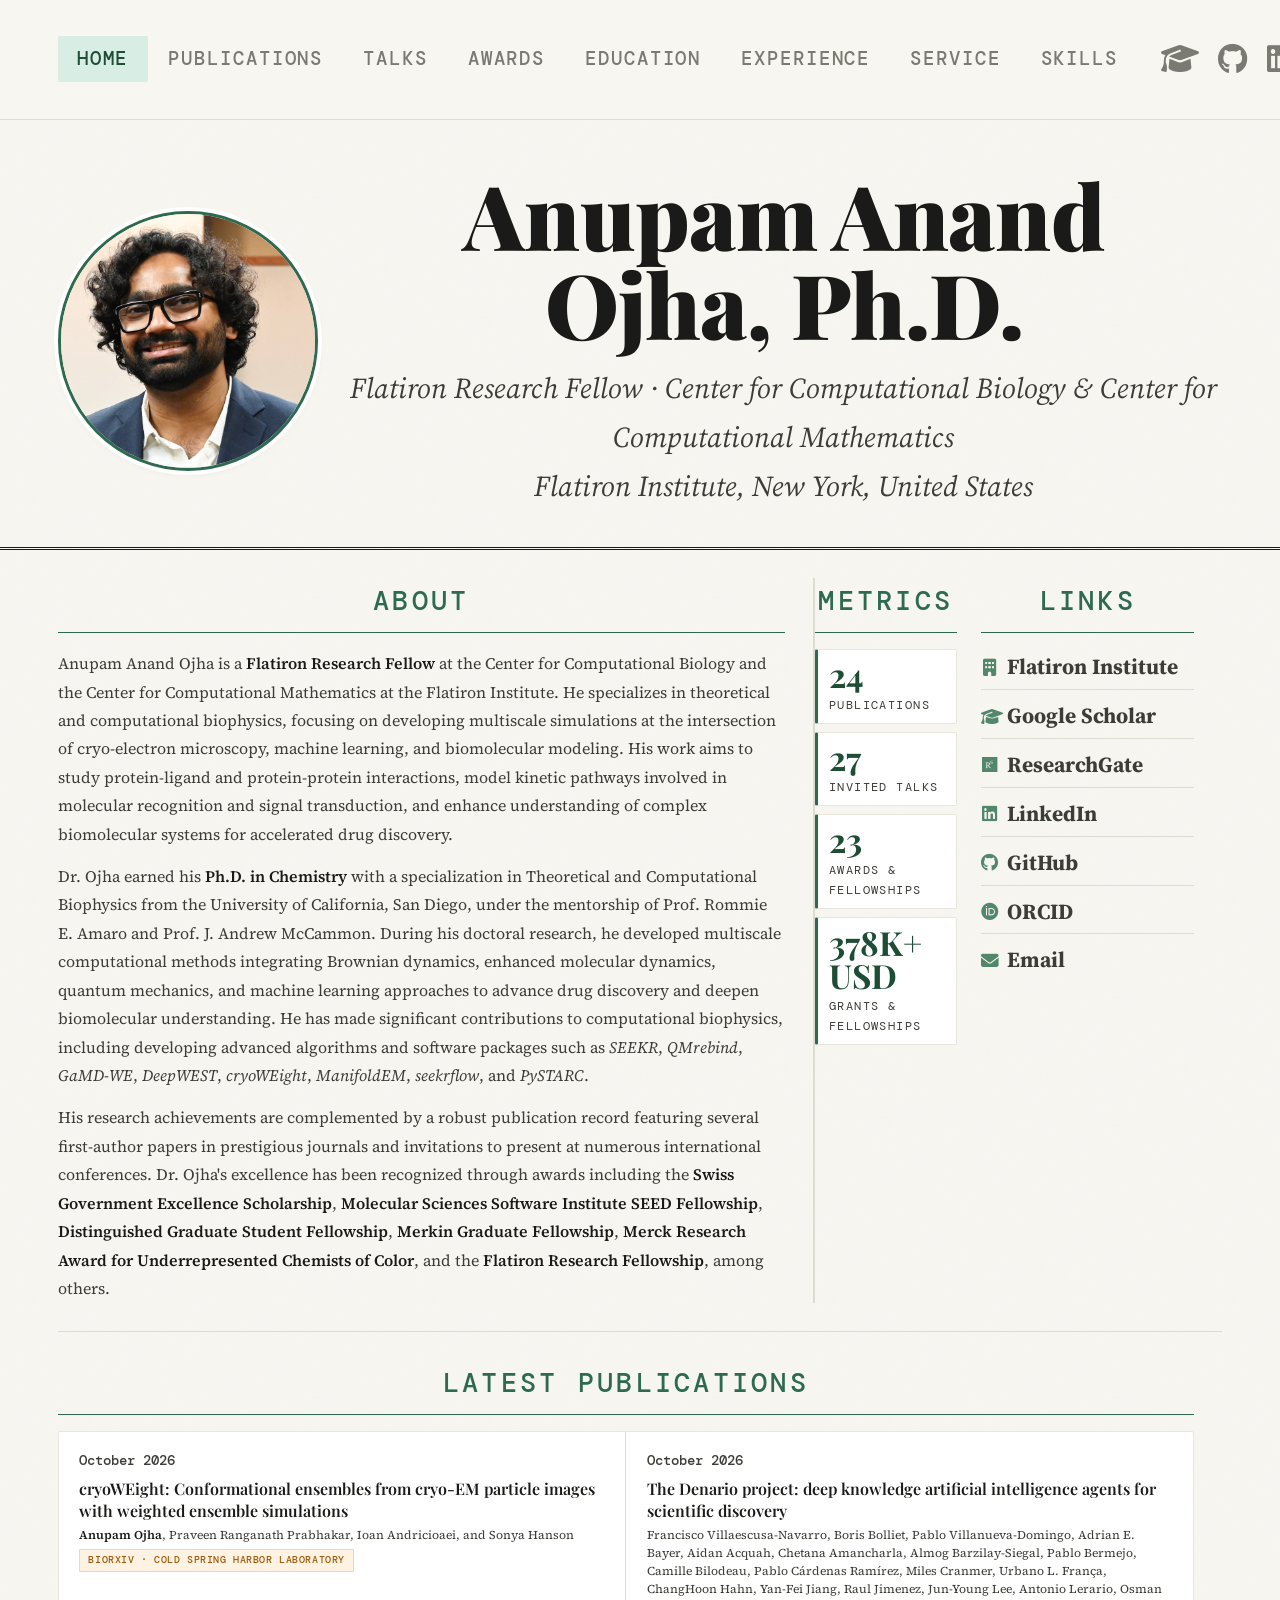
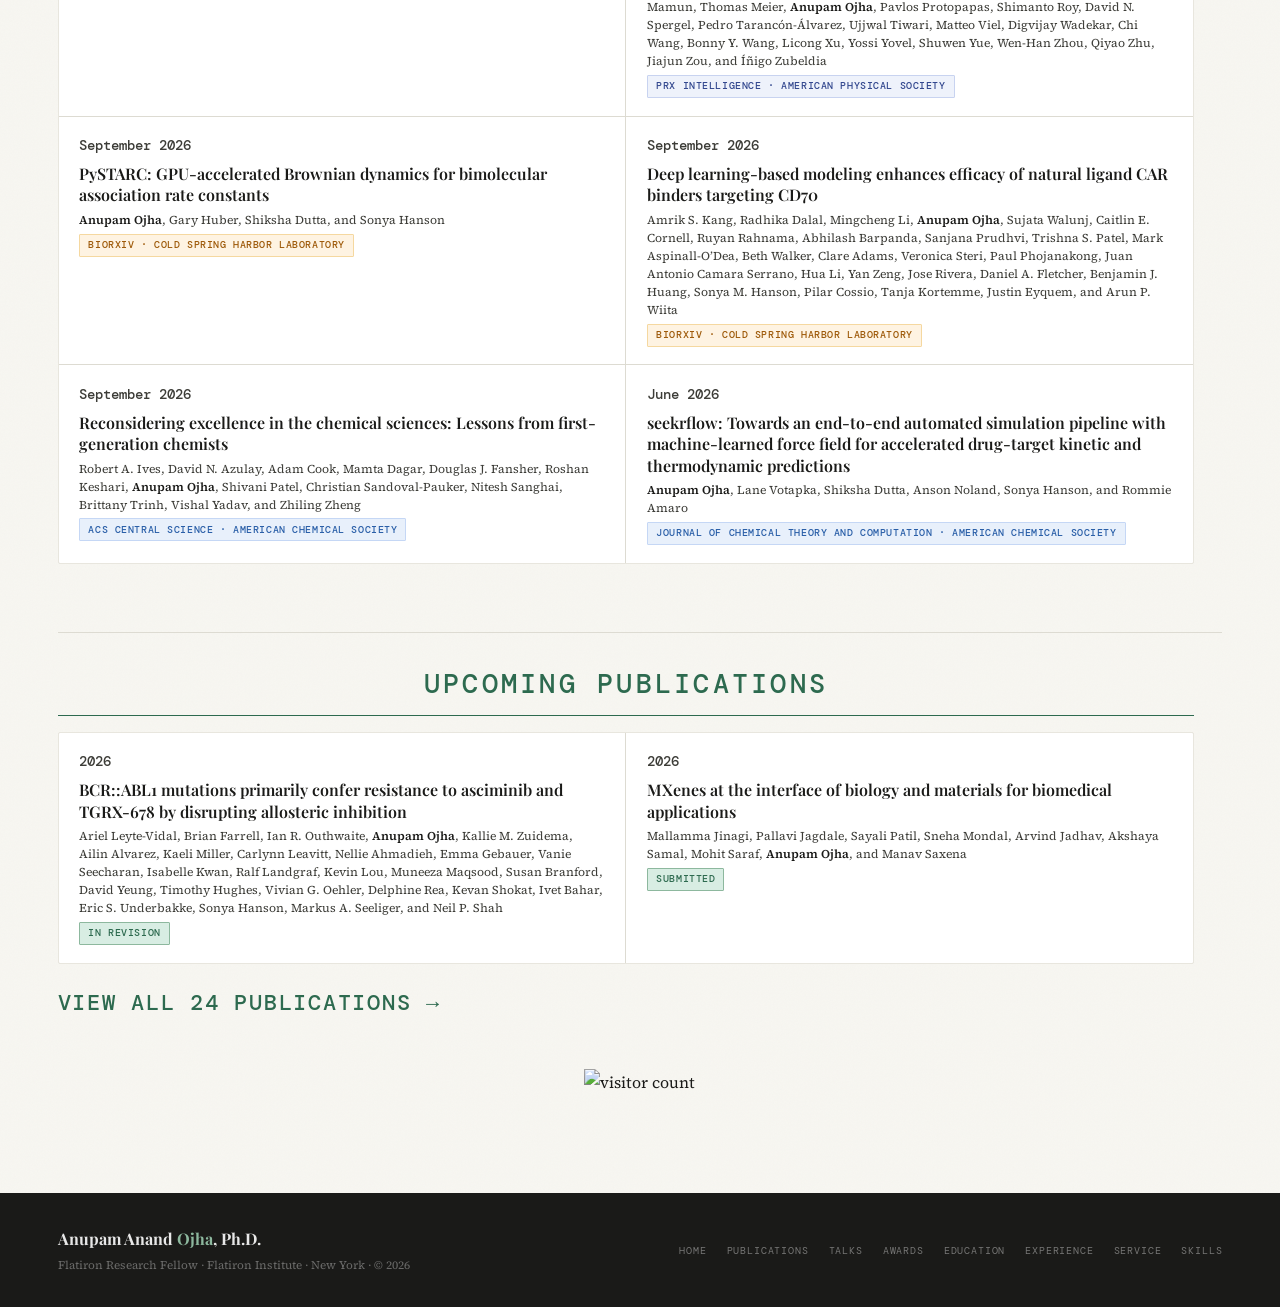
==== commit bd6cc9d0: "Add visitor map under the Visitors badge on the home page" ====
--- a/index.html
+++ b/index.html
@@ -114,6 +114,19 @@
       display: inline-block;
       vertical-align: middle;
       height: 2.8rem;
+    }
+
+    /* Visitor map under the counter, same width as the badge, no pageview text */
+    .visitor-map {
+      width: 244px;
+      margin: 0.5rem auto 0;
+    }
+    .visitor-map #mapmyvisitors-widget {
+      min-height: 0;
+    }
+    .visitor-map .mapmyvisitors-visitors,
+    .visitor-map .mapmyvisitors-date {
+      display: none !important;
     }
   </style>
 </head>
@@ -319,6 +332,11 @@
     <img src="https://hits.sh/anandojha.github.io.svg?label=Visitors&style=for-the-badge&color=1a1a18&labelColor=2d6a4f" alt="visitor count"/>
   </div>
 
+  <!-- VISITOR MAP -->
+  <div class="visitor-map">
+    <script type="text/javascript" id="mapmyvisitors" src="//mapmyvisitors.com/map.js?d=OlW6_i1-s3nuKLW8TjtcwDsl59h62olLHrQFgSX9rQ0&cl=ffffff&w=a"></script>
+  </div>
+
 </div>
 
 <!-- FOOTER -->
